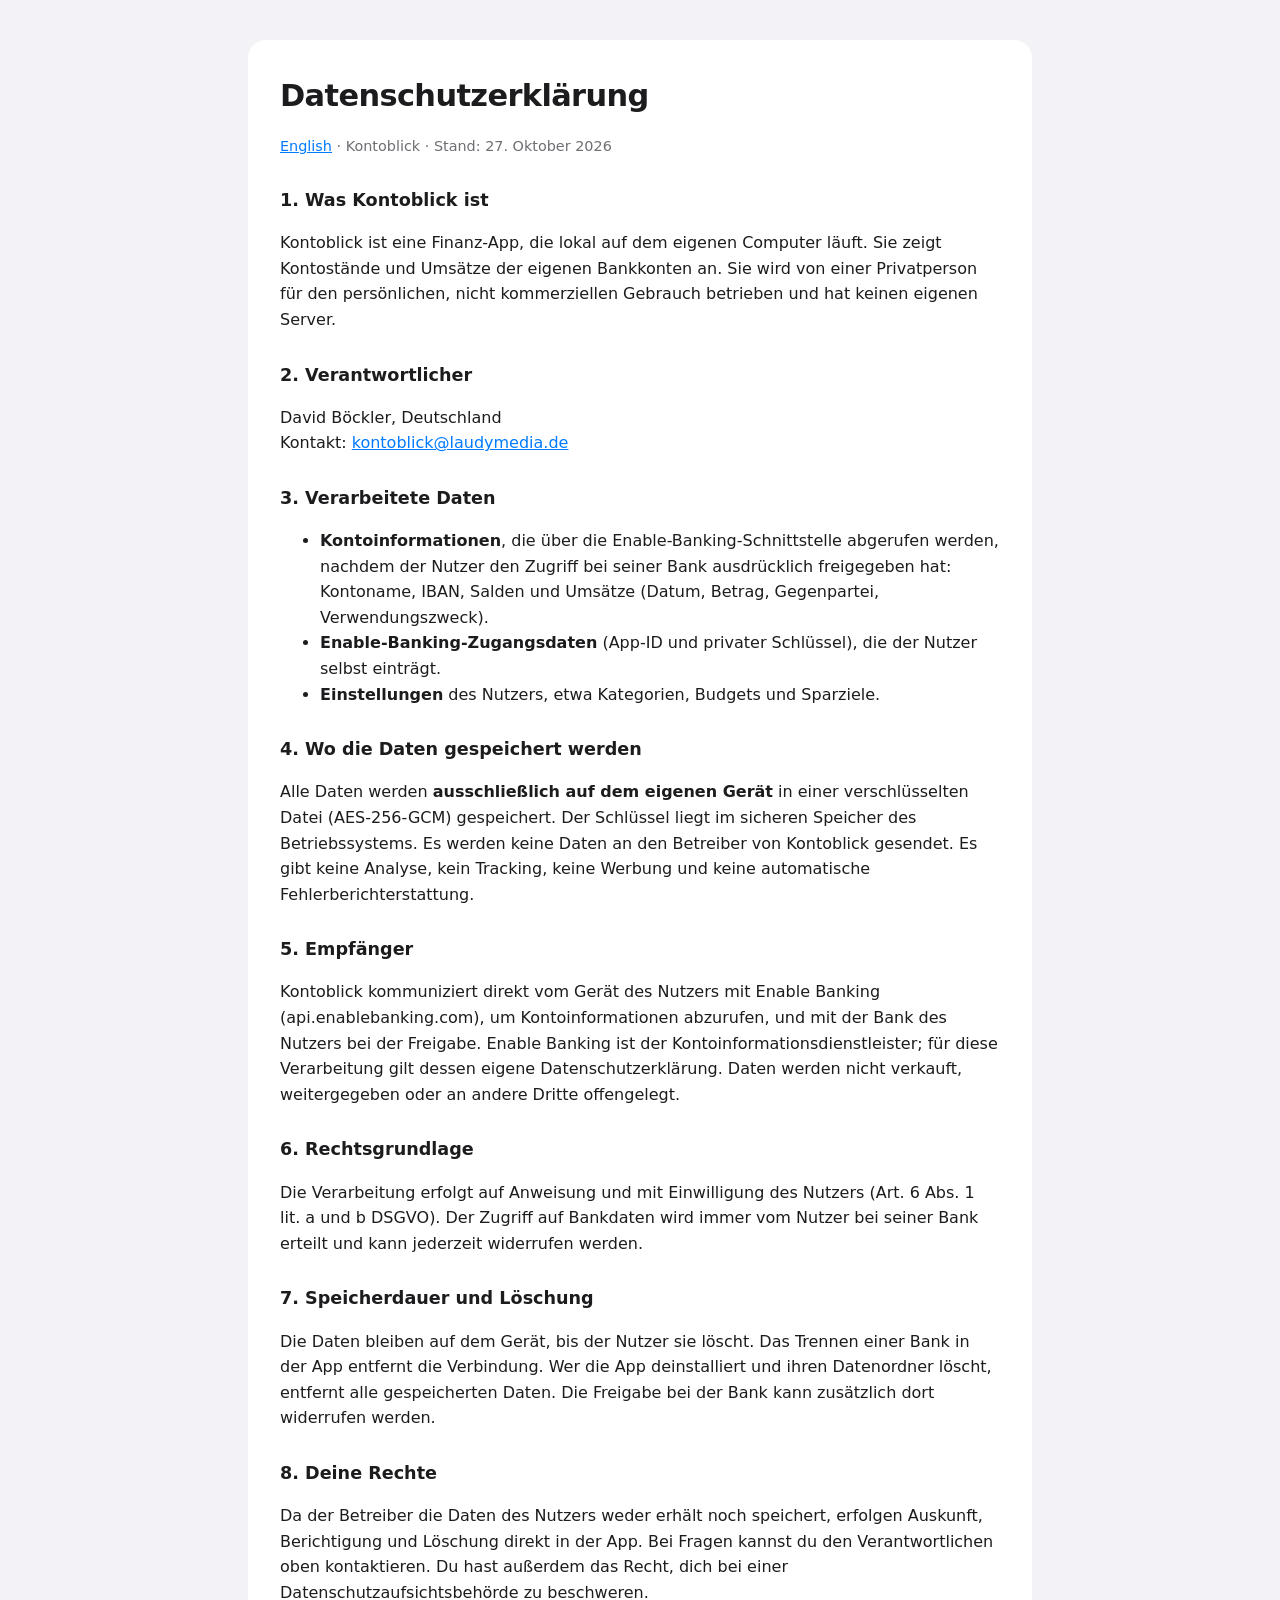
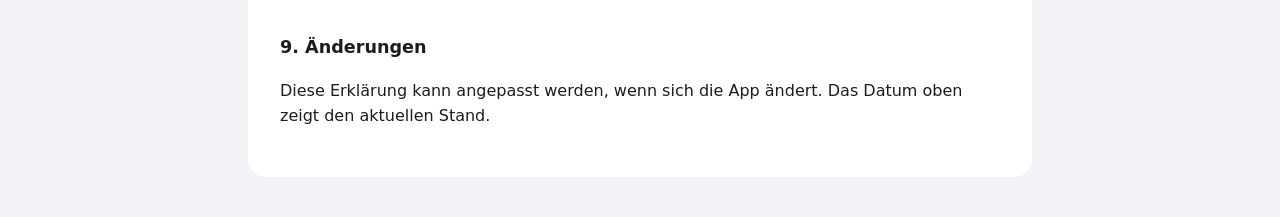
==== datenschutz.html @ 0c58a55e "Privacy policy and terms of use" ====
<!doctype html>
<html lang="de"><head><meta charset="utf-8"><meta name="viewport" content="width=device-width,initial-scale=1">
<title>Kontoblick – Datenschutzerklärung</title><link rel="stylesheet" href="style.css"></head>
<body><main>
<h1>Datenschutzerklärung</h1>
<p class="meta"><a href="privacy.html">English</a> · Kontoblick · Stand: 27. Oktober 2026</p>

<h2>1. Was Kontoblick ist</h2>
<p>Kontoblick ist eine Finanz-App, die lokal auf dem eigenen Computer läuft. Sie zeigt Kontostände und Umsätze der eigenen Bankkonten an. Sie wird von einer Privatperson für den persönlichen, nicht kommerziellen Gebrauch betrieben und hat keinen eigenen Server.</p>

<h2>2. Verantwortlicher</h2>
<p>David Böckler, Deutschland<br>Kontakt: <a href="mailto:kontoblick@laudymedia.de">kontoblick@laudymedia.de</a></p>

<h2>3. Verarbeitete Daten</h2>
<ul>
<li><strong>Kontoinformationen</strong>, die über die Enable-Banking-Schnittstelle abgerufen werden, nachdem der Nutzer den Zugriff bei seiner Bank ausdrücklich freigegeben hat: Kontoname, IBAN, Salden und Umsätze (Datum, Betrag, Gegenpartei, Verwendungszweck).</li>
<li><strong>Enable-Banking-Zugangsdaten</strong> (App-ID und privater Schlüssel), die der Nutzer selbst einträgt.</li>
<li><strong>Einstellungen</strong> des Nutzers, etwa Kategorien, Budgets und Sparziele.</li>
</ul>

<h2>4. Wo die Daten gespeichert werden</h2>
<p>Alle Daten werden <strong>ausschließlich auf dem eigenen Gerät</strong> in einer verschlüsselten Datei (AES-256-GCM) gespeichert. Der Schlüssel liegt im sicheren Speicher des Betriebssystems. Es werden keine Daten an den Betreiber von Kontoblick gesendet. Es gibt keine Analyse, kein Tracking, keine Werbung und keine automatische Fehlerberichterstattung.</p>

<h2>5. Empfänger</h2>
<p>Kontoblick kommuniziert direkt vom Gerät des Nutzers mit Enable Banking (api.enablebanking.com), um Kontoinformationen abzurufen, und mit der Bank des Nutzers bei der Freigabe. Enable Banking ist der Kontoinformationsdienstleister; für diese Verarbeitung gilt dessen eigene Datenschutzerklärung. Daten werden nicht verkauft, weitergegeben oder an andere Dritte offengelegt.</p>

<h2>6. Rechtsgrundlage</h2>
<p>Die Verarbeitung erfolgt auf Anweisung und mit Einwilligung des Nutzers (Art. 6 Abs. 1 lit. a und b DSGVO). Der Zugriff auf Bankdaten wird immer vom Nutzer bei seiner Bank erteilt und kann jederzeit widerrufen werden.</p>

<h2>7. Speicherdauer und Löschung</h2>
<p>Die Daten bleiben auf dem Gerät, bis der Nutzer sie löscht. Das Trennen einer Bank in der App entfernt die Verbindung. Wer die App deinstalliert und ihren Datenordner löscht, entfernt alle gespeicherten Daten. Die Freigabe bei der Bank kann zusätzlich dort widerrufen werden.</p>

<h2>8. Deine Rechte</h2>
<p>Da der Betreiber die Daten des Nutzers weder erhält noch speichert, erfolgen Auskunft, Berichtigung und Löschung direkt in der App. Bei Fragen kannst du den Verantwortlichen oben kontaktieren. Du hast außerdem das Recht, dich bei einer Datenschutzaufsichtsbehörde zu beschweren.</p>

<h2>9. Änderungen</h2>
<p>Diese Erklärung kann angepasst werden, wenn sich die App ändert. Das Datum oben zeigt den aktuellen Stand.</p>
</main></body></html>
---- style.css ----
:root{color-scheme:light dark;--bg:#f2f2f7;--card:#fff;--text:#1c1c1e;--muted:#6e6e73;--blue:#007aff}
@media (prefers-color-scheme:dark){:root{--bg:#000;--card:#1c1c1e;--text:#f5f5f7;--muted:#98989d;--blue:#0a84ff}}
body{margin:0;background:var(--bg);color:var(--text);font:16px/1.6 -apple-system,"Segoe UI",system-ui,sans-serif}
main{max-width:720px;margin:40px auto;padding:32px;background:var(--card);border-radius:18px}
@media(max-width:760px){main{margin:0;border-radius:0;padding:24px 20px}}
h1{font-size:1.9rem;letter-spacing:-.02em;margin:0 0 4px}h2{font-size:1.1rem;margin:28px 0 6px}
p,li{color:var(--text)}.meta{color:var(--muted);font-size:.9rem}a{color:var(--blue)}
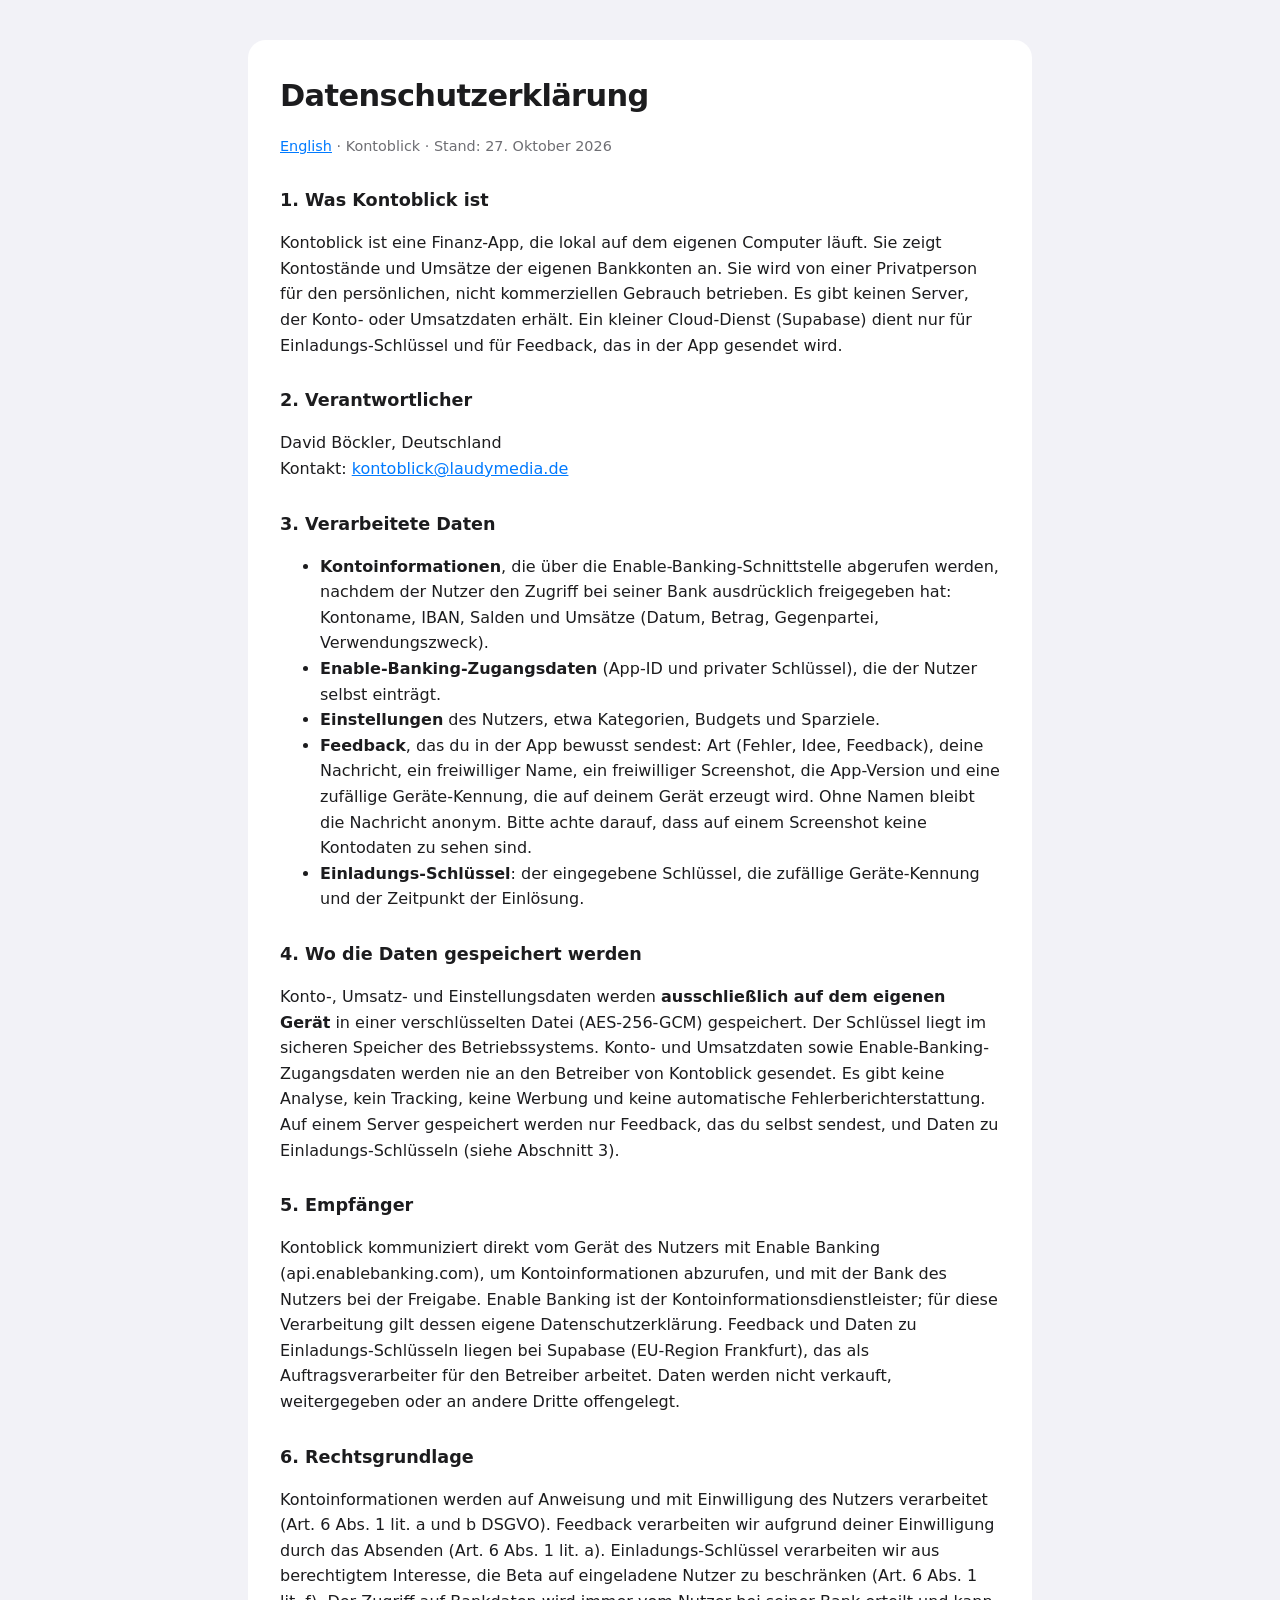
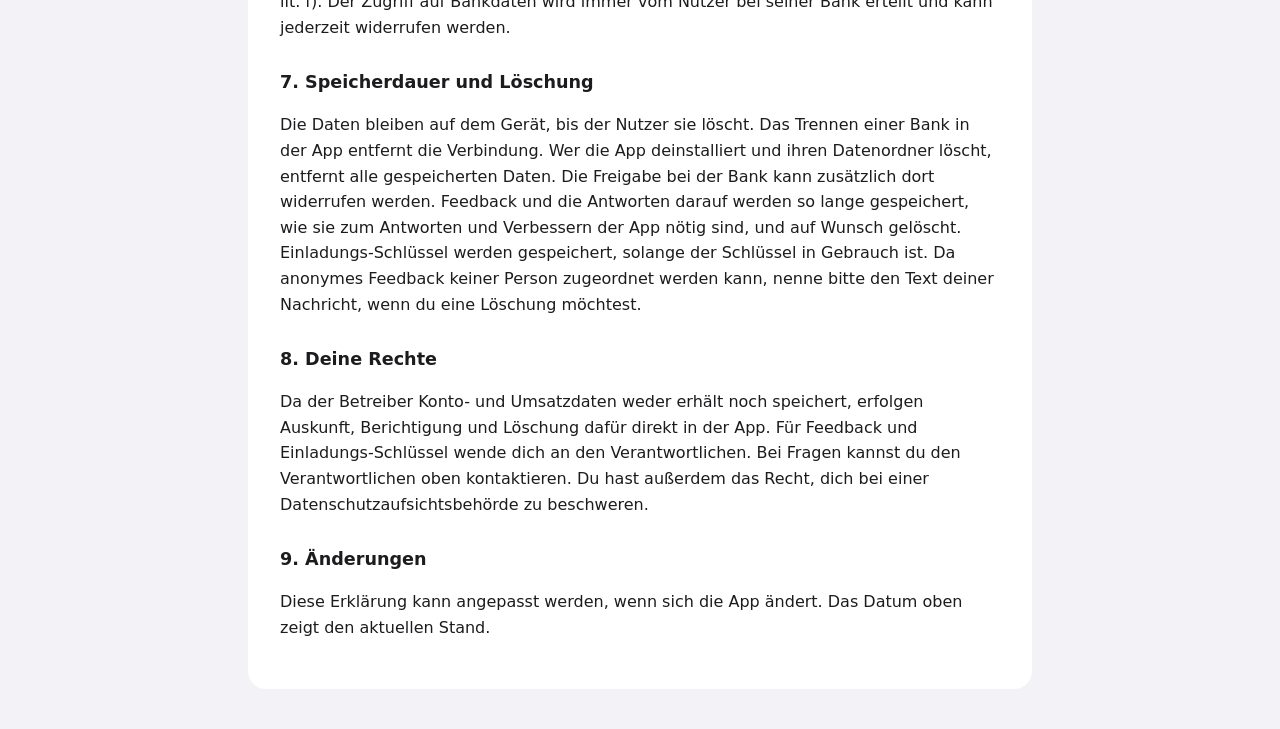
==== commit 1010c7a3: "Website, privacy updates, keepalive workflow, custom domain" ====
--- a/datenschutz.html
+++ b/datenschutz.html
@@ -6,7 +6,7 @@
 <p class="meta"><a href="privacy.html">English</a> · Kontoblick · Stand: 27. Oktober 2026</p>
 
 <h2>1. Was Kontoblick ist</h2>
-<p>Kontoblick ist eine Finanz-App, die lokal auf dem eigenen Computer läuft. Sie zeigt Kontostände und Umsätze der eigenen Bankkonten an. Sie wird von einer Privatperson für den persönlichen, nicht kommerziellen Gebrauch betrieben und hat keinen eigenen Server.</p>
+<p>Kontoblick ist eine Finanz-App, die lokal auf dem eigenen Computer läuft. Sie zeigt Kontostände und Umsätze der eigenen Bankkonten an. Sie wird von einer Privatperson für den persönlichen, nicht kommerziellen Gebrauch betrieben. Es gibt keinen Server, der Konto- oder Umsatzdaten erhält. Ein kleiner Cloud-Dienst (Supabase) dient nur für Einladungs-Schlüssel und für Feedback, das in der App gesendet wird.</p>
 
 <h2>2. Verantwortlicher</h2>
 <p>David Böckler, Deutschland<br>Kontakt: <a href="mailto:kontoblick@laudymedia.de">kontoblick@laudymedia.de</a></p>
@@ -16,22 +16,24 @@
 <li><strong>Kontoinformationen</strong>, die über die Enable-Banking-Schnittstelle abgerufen werden, nachdem der Nutzer den Zugriff bei seiner Bank ausdrücklich freigegeben hat: Kontoname, IBAN, Salden und Umsätze (Datum, Betrag, Gegenpartei, Verwendungszweck).</li>
 <li><strong>Enable-Banking-Zugangsdaten</strong> (App-ID und privater Schlüssel), die der Nutzer selbst einträgt.</li>
 <li><strong>Einstellungen</strong> des Nutzers, etwa Kategorien, Budgets und Sparziele.</li>
+<li><strong>Feedback</strong>, das du in der App bewusst sendest: Art (Fehler, Idee, Feedback), deine Nachricht, ein freiwilliger Name, ein freiwilliger Screenshot, die App-Version und eine zufällige Geräte-Kennung, die auf deinem Gerät erzeugt wird. Ohne Namen bleibt die Nachricht anonym. Bitte achte darauf, dass auf einem Screenshot keine Kontodaten zu sehen sind.</li>
+<li><strong>Einladungs-Schlüssel</strong>: der eingegebene Schlüssel, die zufällige Geräte-Kennung und der Zeitpunkt der Einlösung.</li>
 </ul>
 
 <h2>4. Wo die Daten gespeichert werden</h2>
-<p>Alle Daten werden <strong>ausschließlich auf dem eigenen Gerät</strong> in einer verschlüsselten Datei (AES-256-GCM) gespeichert. Der Schlüssel liegt im sicheren Speicher des Betriebssystems. Es werden keine Daten an den Betreiber von Kontoblick gesendet. Es gibt keine Analyse, kein Tracking, keine Werbung und keine automatische Fehlerberichterstattung.</p>
+<p>Konto-, Umsatz- und Einstellungsdaten werden <strong>ausschließlich auf dem eigenen Gerät</strong> in einer verschlüsselten Datei (AES-256-GCM) gespeichert. Der Schlüssel liegt im sicheren Speicher des Betriebssystems. Konto- und Umsatzdaten sowie Enable-Banking-Zugangsdaten werden nie an den Betreiber von Kontoblick gesendet. Es gibt keine Analyse, kein Tracking, keine Werbung und keine automatische Fehlerberichterstattung. Auf einem Server gespeichert werden nur Feedback, das du selbst sendest, und Daten zu Einladungs-Schlüsseln (siehe Abschnitt 3).</p>
 
 <h2>5. Empfänger</h2>
-<p>Kontoblick kommuniziert direkt vom Gerät des Nutzers mit Enable Banking (api.enablebanking.com), um Kontoinformationen abzurufen, und mit der Bank des Nutzers bei der Freigabe. Enable Banking ist der Kontoinformationsdienstleister; für diese Verarbeitung gilt dessen eigene Datenschutzerklärung. Daten werden nicht verkauft, weitergegeben oder an andere Dritte offengelegt.</p>
+<p>Kontoblick kommuniziert direkt vom Gerät des Nutzers mit Enable Banking (api.enablebanking.com), um Kontoinformationen abzurufen, und mit der Bank des Nutzers bei der Freigabe. Enable Banking ist der Kontoinformationsdienstleister; für diese Verarbeitung gilt dessen eigene Datenschutzerklärung. Feedback und Daten zu Einladungs-Schlüsseln liegen bei Supabase (EU-Region Frankfurt), das als Auftragsverarbeiter für den Betreiber arbeitet. Daten werden nicht verkauft, weitergegeben oder an andere Dritte offengelegt.</p>
 
 <h2>6. Rechtsgrundlage</h2>
-<p>Die Verarbeitung erfolgt auf Anweisung und mit Einwilligung des Nutzers (Art. 6 Abs. 1 lit. a und b DSGVO). Der Zugriff auf Bankdaten wird immer vom Nutzer bei seiner Bank erteilt und kann jederzeit widerrufen werden.</p>
+<p>Kontoinformationen werden auf Anweisung und mit Einwilligung des Nutzers verarbeitet (Art. 6 Abs. 1 lit. a und b DSGVO). Feedback verarbeiten wir aufgrund deiner Einwilligung durch das Absenden (Art. 6 Abs. 1 lit. a). Einladungs-Schlüssel verarbeiten wir aus berechtigtem Interesse, die Beta auf eingeladene Nutzer zu beschränken (Art. 6 Abs. 1 lit. f). Der Zugriff auf Bankdaten wird immer vom Nutzer bei seiner Bank erteilt und kann jederzeit widerrufen werden.</p>
 
 <h2>7. Speicherdauer und Löschung</h2>
-<p>Die Daten bleiben auf dem Gerät, bis der Nutzer sie löscht. Das Trennen einer Bank in der App entfernt die Verbindung. Wer die App deinstalliert und ihren Datenordner löscht, entfernt alle gespeicherten Daten. Die Freigabe bei der Bank kann zusätzlich dort widerrufen werden.</p>
+<p>Die Daten bleiben auf dem Gerät, bis der Nutzer sie löscht. Das Trennen einer Bank in der App entfernt die Verbindung. Wer die App deinstalliert und ihren Datenordner löscht, entfernt alle gespeicherten Daten. Die Freigabe bei der Bank kann zusätzlich dort widerrufen werden. Feedback und die Antworten darauf werden so lange gespeichert, wie sie zum Antworten und Verbessern der App nötig sind, und auf Wunsch gelöscht. Einladungs-Schlüssel werden gespeichert, solange der Schlüssel in Gebrauch ist. Da anonymes Feedback keiner Person zugeordnet werden kann, nenne bitte den Text deiner Nachricht, wenn du eine Löschung möchtest.</p>
 
 <h2>8. Deine Rechte</h2>
-<p>Da der Betreiber die Daten des Nutzers weder erhält noch speichert, erfolgen Auskunft, Berichtigung und Löschung direkt in der App. Bei Fragen kannst du den Verantwortlichen oben kontaktieren. Du hast außerdem das Recht, dich bei einer Datenschutzaufsichtsbehörde zu beschweren.</p>
+<p>Da der Betreiber Konto- und Umsatzdaten weder erhält noch speichert, erfolgen Auskunft, Berichtigung und Löschung dafür direkt in der App. Für Feedback und Einladungs-Schlüssel wende dich an den Verantwortlichen. Bei Fragen kannst du den Verantwortlichen oben kontaktieren. Du hast außerdem das Recht, dich bei einer Datenschutzaufsichtsbehörde zu beschweren.</p>
 
 <h2>9. Änderungen</h2>
 <p>Diese Erklärung kann angepasst werden, wenn sich die App ändert. Das Datum oben zeigt den aktuellen Stand.</p>
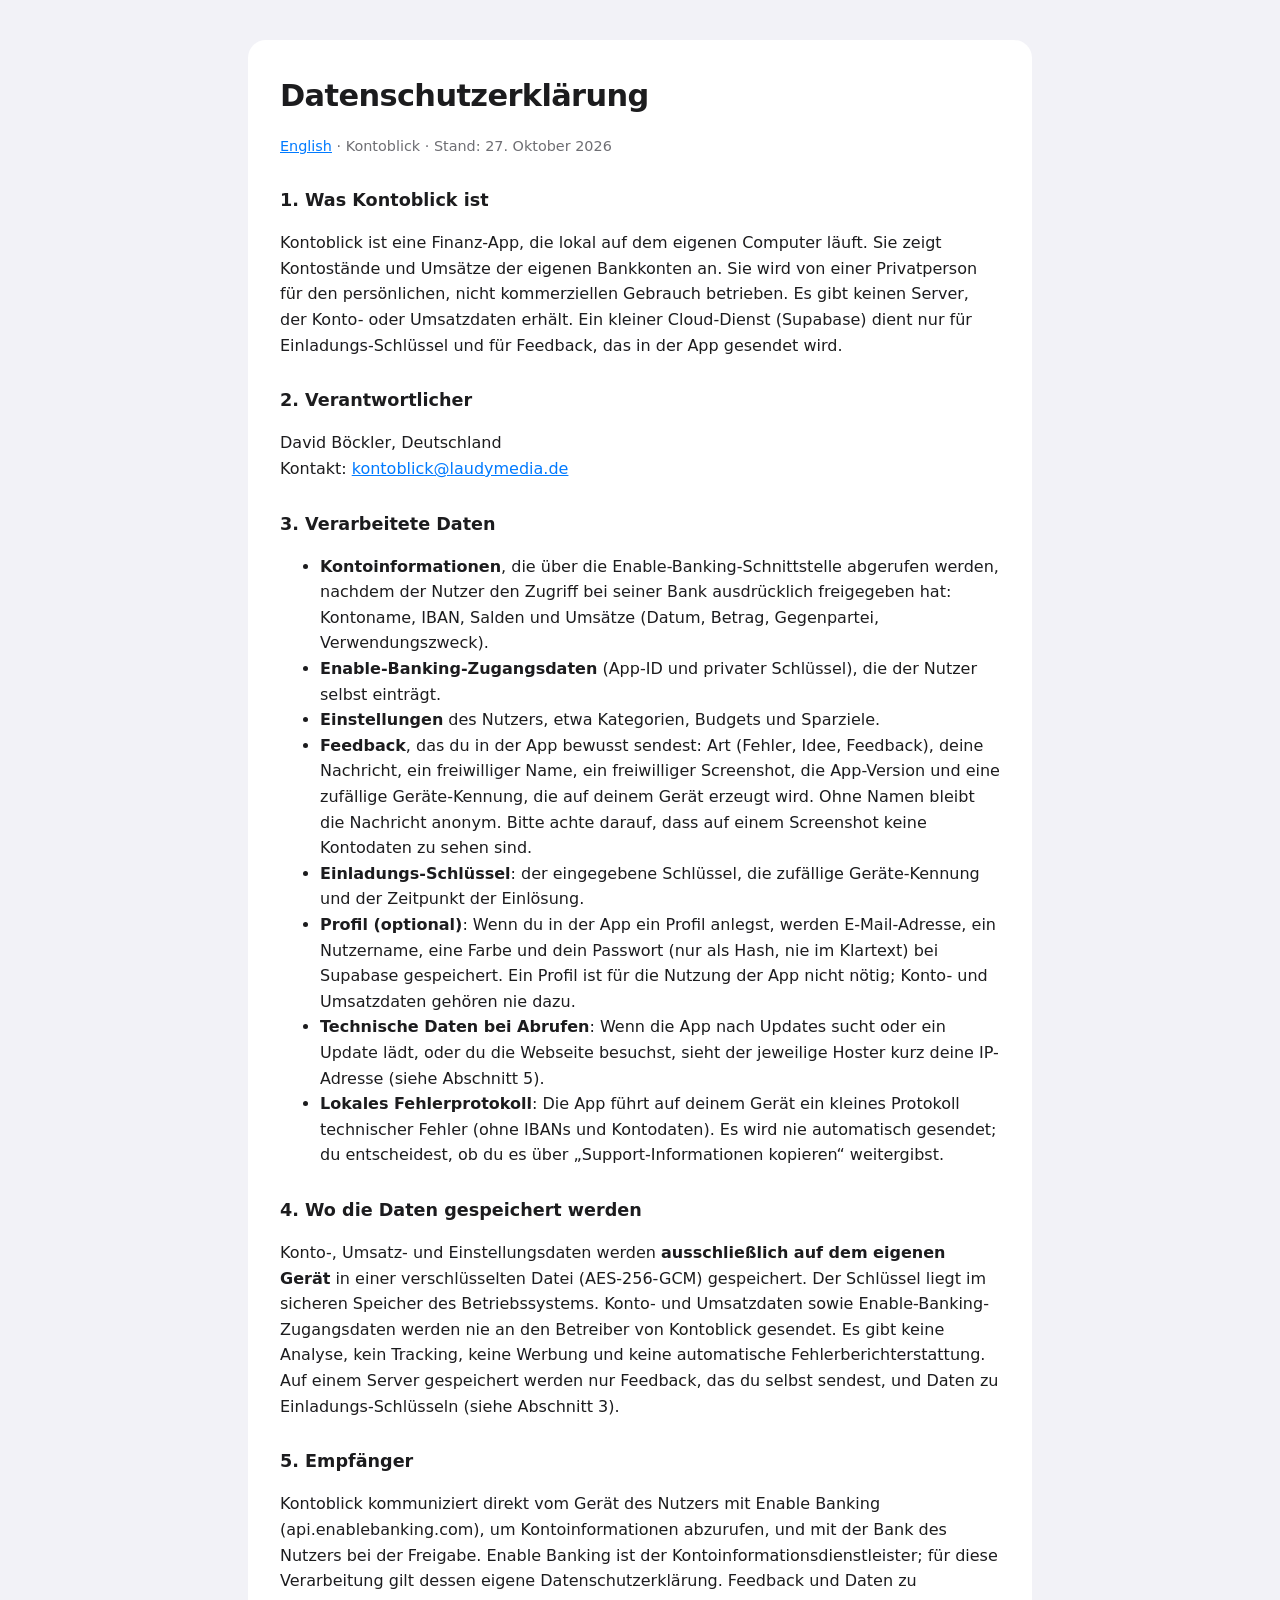
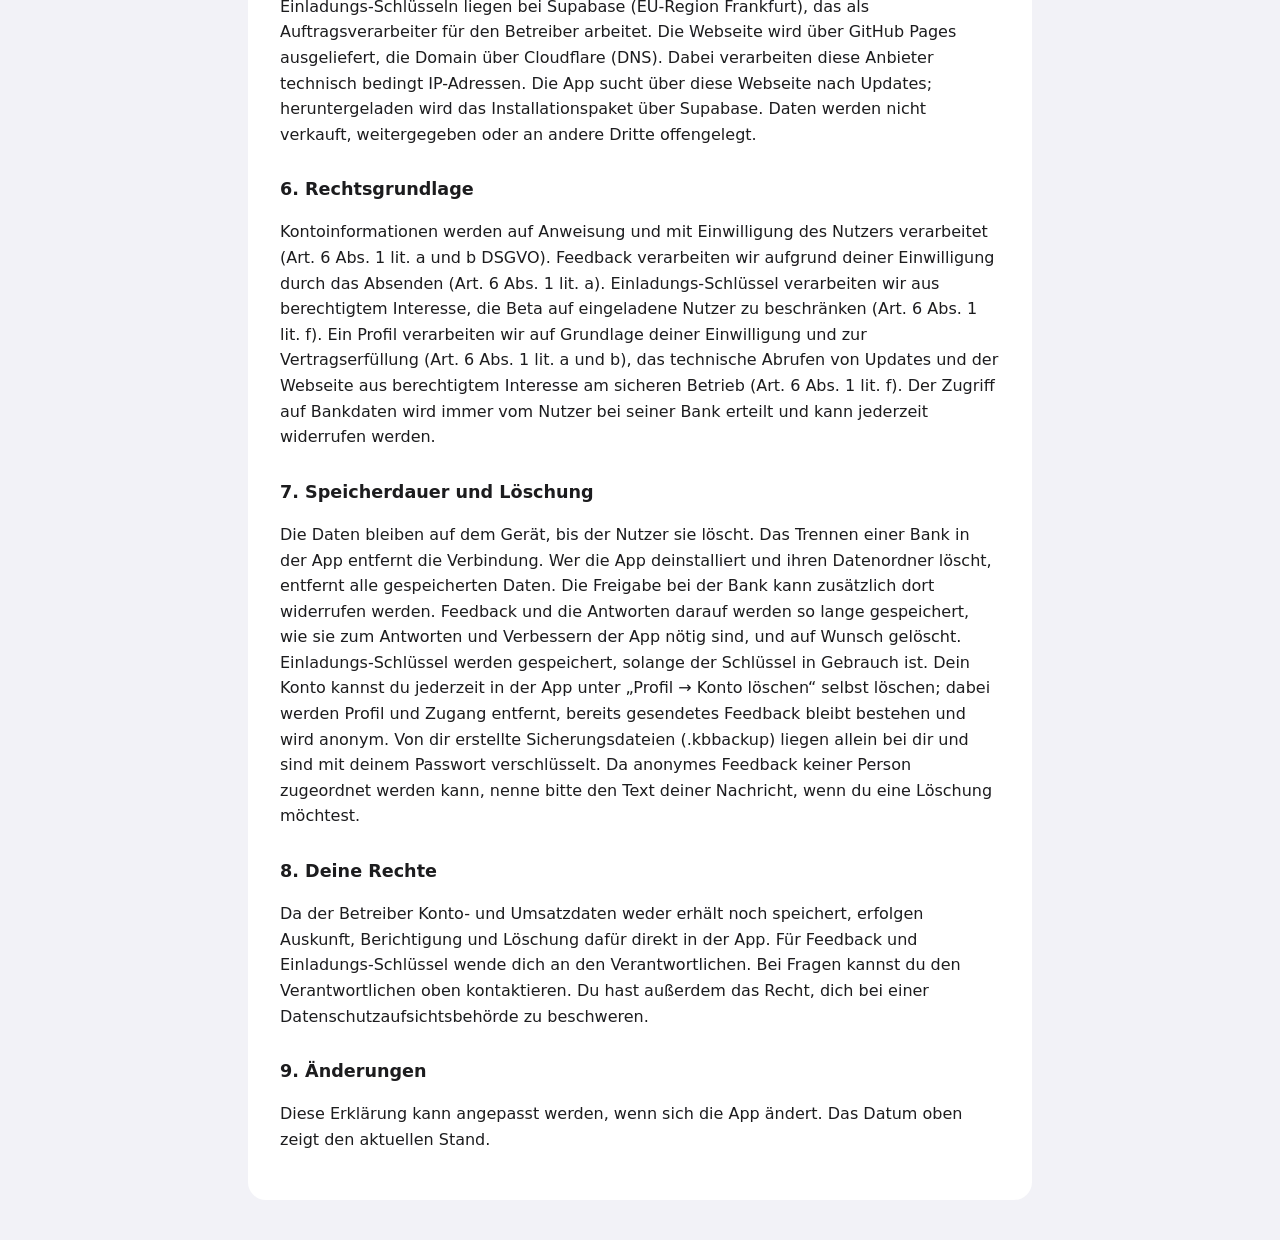
==== commit b51e8c3a: "Datenschutz und Nutzungsbedingungen aktualisiert (Profil, Updates, Fehlerprotokoll, Backup) Co-Autho" ====
--- a/datenschutz.html
+++ b/datenschutz.html
@@ -18,19 +18,22 @@
 <li><strong>Einstellungen</strong> des Nutzers, etwa Kategorien, Budgets und Sparziele.</li>
 <li><strong>Feedback</strong>, das du in der App bewusst sendest: Art (Fehler, Idee, Feedback), deine Nachricht, ein freiwilliger Name, ein freiwilliger Screenshot, die App-Version und eine zufällige Geräte-Kennung, die auf deinem Gerät erzeugt wird. Ohne Namen bleibt die Nachricht anonym. Bitte achte darauf, dass auf einem Screenshot keine Kontodaten zu sehen sind.</li>
 <li><strong>Einladungs-Schlüssel</strong>: der eingegebene Schlüssel, die zufällige Geräte-Kennung und der Zeitpunkt der Einlösung.</li>
+<li><strong>Profil (optional)</strong>: Wenn du in der App ein Profil anlegst, werden E-Mail-Adresse, ein Nutzername, eine Farbe und dein Passwort (nur als Hash, nie im Klartext) bei Supabase gespeichert. Ein Profil ist für die Nutzung der App nicht nötig; Konto- und Umsatzdaten gehören nie dazu.</li>
+<li><strong>Technische Daten bei Abrufen</strong>: Wenn die App nach Updates sucht oder ein Update lädt, oder du die Webseite besuchst, sieht der jeweilige Hoster kurz deine IP-Adresse (siehe Abschnitt 5).</li>
+<li><strong>Lokales Fehlerprotokoll</strong>: Die App führt auf deinem Gerät ein kleines Protokoll technischer Fehler (ohne IBANs und Kontodaten). Es wird nie automatisch gesendet; du entscheidest, ob du es über „Support-Informationen kopieren“ weitergibst.</li>
 </ul>
 
 <h2>4. Wo die Daten gespeichert werden</h2>
 <p>Konto-, Umsatz- und Einstellungsdaten werden <strong>ausschließlich auf dem eigenen Gerät</strong> in einer verschlüsselten Datei (AES-256-GCM) gespeichert. Der Schlüssel liegt im sicheren Speicher des Betriebssystems. Konto- und Umsatzdaten sowie Enable-Banking-Zugangsdaten werden nie an den Betreiber von Kontoblick gesendet. Es gibt keine Analyse, kein Tracking, keine Werbung und keine automatische Fehlerberichterstattung. Auf einem Server gespeichert werden nur Feedback, das du selbst sendest, und Daten zu Einladungs-Schlüsseln (siehe Abschnitt 3).</p>
 
 <h2>5. Empfänger</h2>
-<p>Kontoblick kommuniziert direkt vom Gerät des Nutzers mit Enable Banking (api.enablebanking.com), um Kontoinformationen abzurufen, und mit der Bank des Nutzers bei der Freigabe. Enable Banking ist der Kontoinformationsdienstleister; für diese Verarbeitung gilt dessen eigene Datenschutzerklärung. Feedback und Daten zu Einladungs-Schlüsseln liegen bei Supabase (EU-Region Frankfurt), das als Auftragsverarbeiter für den Betreiber arbeitet. Daten werden nicht verkauft, weitergegeben oder an andere Dritte offengelegt.</p>
+<p>Kontoblick kommuniziert direkt vom Gerät des Nutzers mit Enable Banking (api.enablebanking.com), um Kontoinformationen abzurufen, und mit der Bank des Nutzers bei der Freigabe. Enable Banking ist der Kontoinformationsdienstleister; für diese Verarbeitung gilt dessen eigene Datenschutzerklärung. Feedback und Daten zu Einladungs-Schlüsseln liegen bei Supabase (EU-Region Frankfurt), das als Auftragsverarbeiter für den Betreiber arbeitet. Die Webseite wird über GitHub Pages ausgeliefert, die Domain über Cloudflare (DNS). Dabei verarbeiten diese Anbieter technisch bedingt IP-Adressen. Die App sucht über diese Webseite nach Updates; heruntergeladen wird das Installationspaket über Supabase. Daten werden nicht verkauft, weitergegeben oder an andere Dritte offengelegt.</p>
 
 <h2>6. Rechtsgrundlage</h2>
-<p>Kontoinformationen werden auf Anweisung und mit Einwilligung des Nutzers verarbeitet (Art. 6 Abs. 1 lit. a und b DSGVO). Feedback verarbeiten wir aufgrund deiner Einwilligung durch das Absenden (Art. 6 Abs. 1 lit. a). Einladungs-Schlüssel verarbeiten wir aus berechtigtem Interesse, die Beta auf eingeladene Nutzer zu beschränken (Art. 6 Abs. 1 lit. f). Der Zugriff auf Bankdaten wird immer vom Nutzer bei seiner Bank erteilt und kann jederzeit widerrufen werden.</p>
+<p>Kontoinformationen werden auf Anweisung und mit Einwilligung des Nutzers verarbeitet (Art. 6 Abs. 1 lit. a und b DSGVO). Feedback verarbeiten wir aufgrund deiner Einwilligung durch das Absenden (Art. 6 Abs. 1 lit. a). Einladungs-Schlüssel verarbeiten wir aus berechtigtem Interesse, die Beta auf eingeladene Nutzer zu beschränken (Art. 6 Abs. 1 lit. f). Ein Profil verarbeiten wir auf Grundlage deiner Einwilligung und zur Vertragserfüllung (Art. 6 Abs. 1 lit. a und b), das technische Abrufen von Updates und der Webseite aus berechtigtem Interesse am sicheren Betrieb (Art. 6 Abs. 1 lit. f). Der Zugriff auf Bankdaten wird immer vom Nutzer bei seiner Bank erteilt und kann jederzeit widerrufen werden.</p>
 
 <h2>7. Speicherdauer und Löschung</h2>
-<p>Die Daten bleiben auf dem Gerät, bis der Nutzer sie löscht. Das Trennen einer Bank in der App entfernt die Verbindung. Wer die App deinstalliert und ihren Datenordner löscht, entfernt alle gespeicherten Daten. Die Freigabe bei der Bank kann zusätzlich dort widerrufen werden. Feedback und die Antworten darauf werden so lange gespeichert, wie sie zum Antworten und Verbessern der App nötig sind, und auf Wunsch gelöscht. Einladungs-Schlüssel werden gespeichert, solange der Schlüssel in Gebrauch ist. Da anonymes Feedback keiner Person zugeordnet werden kann, nenne bitte den Text deiner Nachricht, wenn du eine Löschung möchtest.</p>
+<p>Die Daten bleiben auf dem Gerät, bis der Nutzer sie löscht. Das Trennen einer Bank in der App entfernt die Verbindung. Wer die App deinstalliert und ihren Datenordner löscht, entfernt alle gespeicherten Daten. Die Freigabe bei der Bank kann zusätzlich dort widerrufen werden. Feedback und die Antworten darauf werden so lange gespeichert, wie sie zum Antworten und Verbessern der App nötig sind, und auf Wunsch gelöscht. Einladungs-Schlüssel werden gespeichert, solange der Schlüssel in Gebrauch ist. Dein Konto kannst du jederzeit in der App unter „Profil → Konto löschen“ selbst löschen; dabei werden Profil und Zugang entfernt, bereits gesendetes Feedback bleibt bestehen und wird anonym. Von dir erstellte Sicherungsdateien (.kbbackup) liegen allein bei dir und sind mit deinem Passwort verschlüsselt. Da anonymes Feedback keiner Person zugeordnet werden kann, nenne bitte den Text deiner Nachricht, wenn du eine Löschung möchtest.</p>
 
 <h2>8. Deine Rechte</h2>
 <p>Da der Betreiber Konto- und Umsatzdaten weder erhält noch speichert, erfolgen Auskunft, Berichtigung und Löschung dafür direkt in der App. Für Feedback und Einladungs-Schlüssel wende dich an den Verantwortlichen. Bei Fragen kannst du den Verantwortlichen oben kontaktieren. Du hast außerdem das Recht, dich bei einer Datenschutzaufsichtsbehörde zu beschweren.</p>
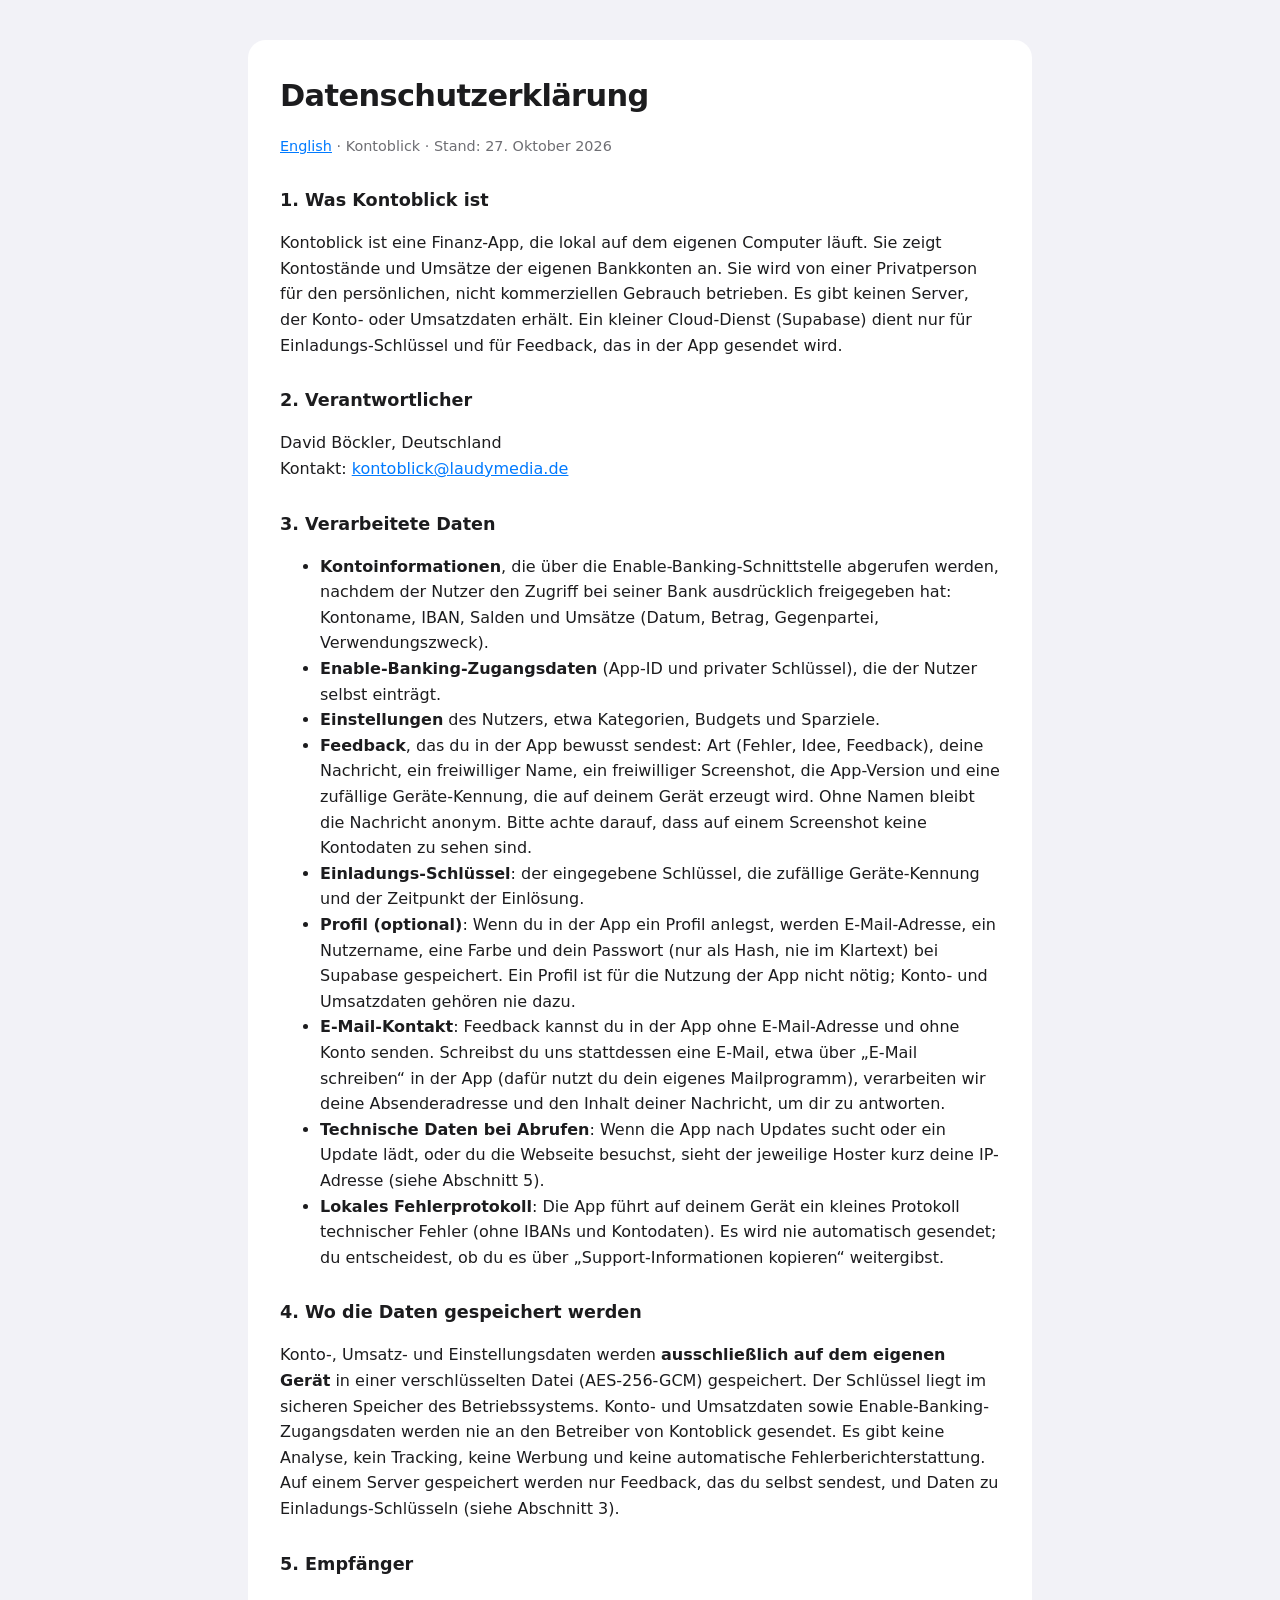
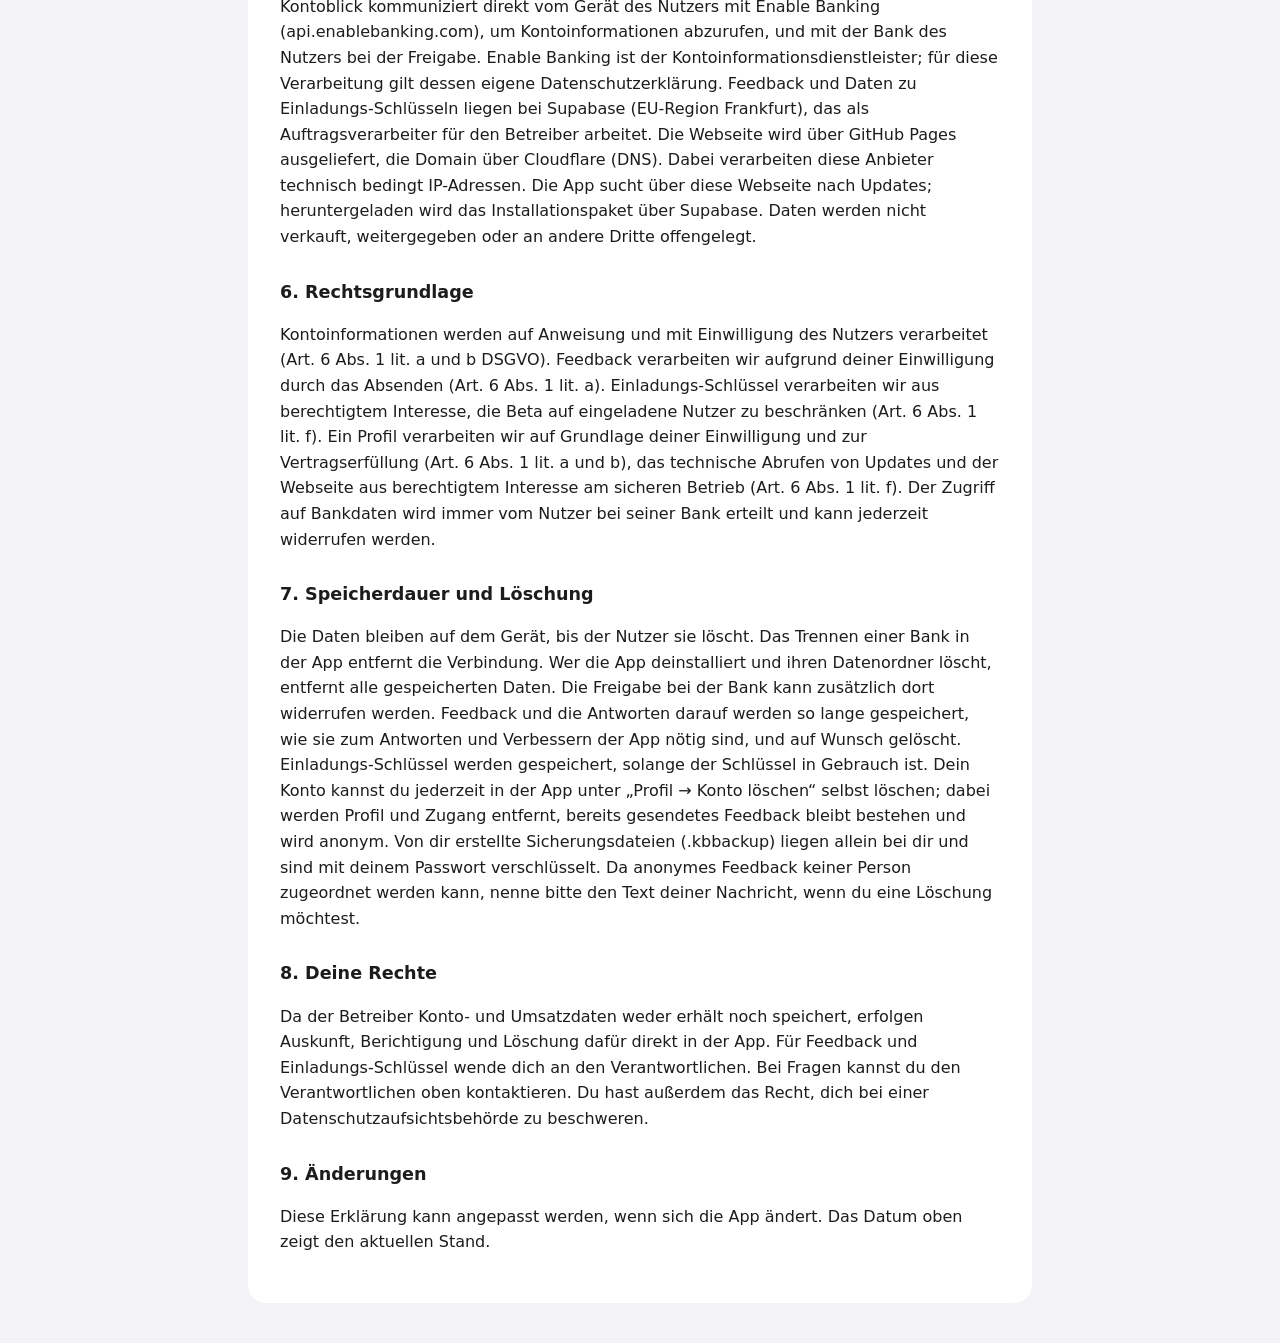
==== commit fdfb8c76: "Datenschutz: E-Mail-Kontakt und Feedback ohne Adresse ergänzt Co-Authored-By: Claude Sonnet 5.5 <nor" ====
--- a/datenschutz.html
+++ b/datenschutz.html
@@ -19,6 +19,7 @@
 <li><strong>Feedback</strong>, das du in der App bewusst sendest: Art (Fehler, Idee, Feedback), deine Nachricht, ein freiwilliger Name, ein freiwilliger Screenshot, die App-Version und eine zufällige Geräte-Kennung, die auf deinem Gerät erzeugt wird. Ohne Namen bleibt die Nachricht anonym. Bitte achte darauf, dass auf einem Screenshot keine Kontodaten zu sehen sind.</li>
 <li><strong>Einladungs-Schlüssel</strong>: der eingegebene Schlüssel, die zufällige Geräte-Kennung und der Zeitpunkt der Einlösung.</li>
 <li><strong>Profil (optional)</strong>: Wenn du in der App ein Profil anlegst, werden E-Mail-Adresse, ein Nutzername, eine Farbe und dein Passwort (nur als Hash, nie im Klartext) bei Supabase gespeichert. Ein Profil ist für die Nutzung der App nicht nötig; Konto- und Umsatzdaten gehören nie dazu.</li>
+<li><strong>E-Mail-Kontakt</strong>: Feedback kannst du in der App ohne E-Mail-Adresse und ohne Konto senden. Schreibst du uns stattdessen eine E-Mail, etwa über „E-Mail schreiben“ in der App (dafür nutzt du dein eigenes Mailprogramm), verarbeiten wir deine Absenderadresse und den Inhalt deiner Nachricht, um dir zu antworten.</li>
 <li><strong>Technische Daten bei Abrufen</strong>: Wenn die App nach Updates sucht oder ein Update lädt, oder du die Webseite besuchst, sieht der jeweilige Hoster kurz deine IP-Adresse (siehe Abschnitt 5).</li>
 <li><strong>Lokales Fehlerprotokoll</strong>: Die App führt auf deinem Gerät ein kleines Protokoll technischer Fehler (ohne IBANs und Kontodaten). Es wird nie automatisch gesendet; du entscheidest, ob du es über „Support-Informationen kopieren“ weitergibst.</li>
 </ul>
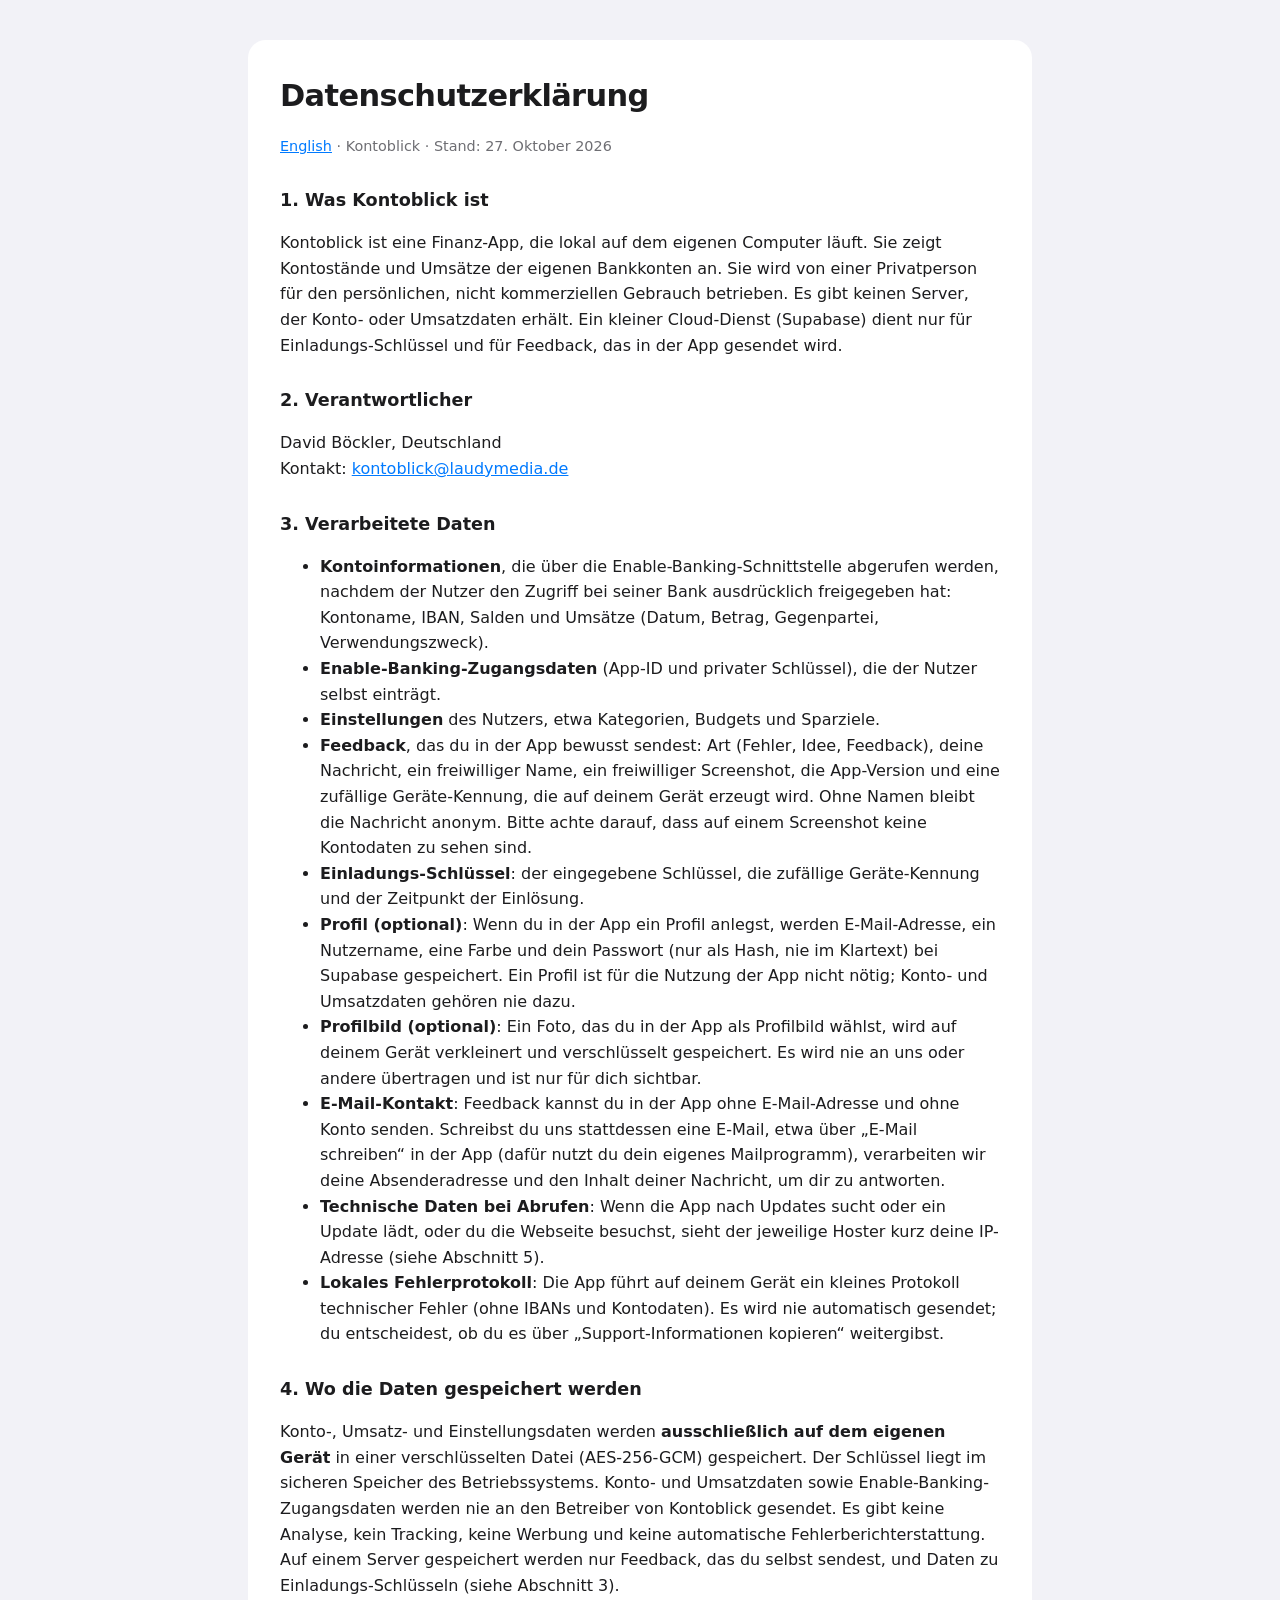
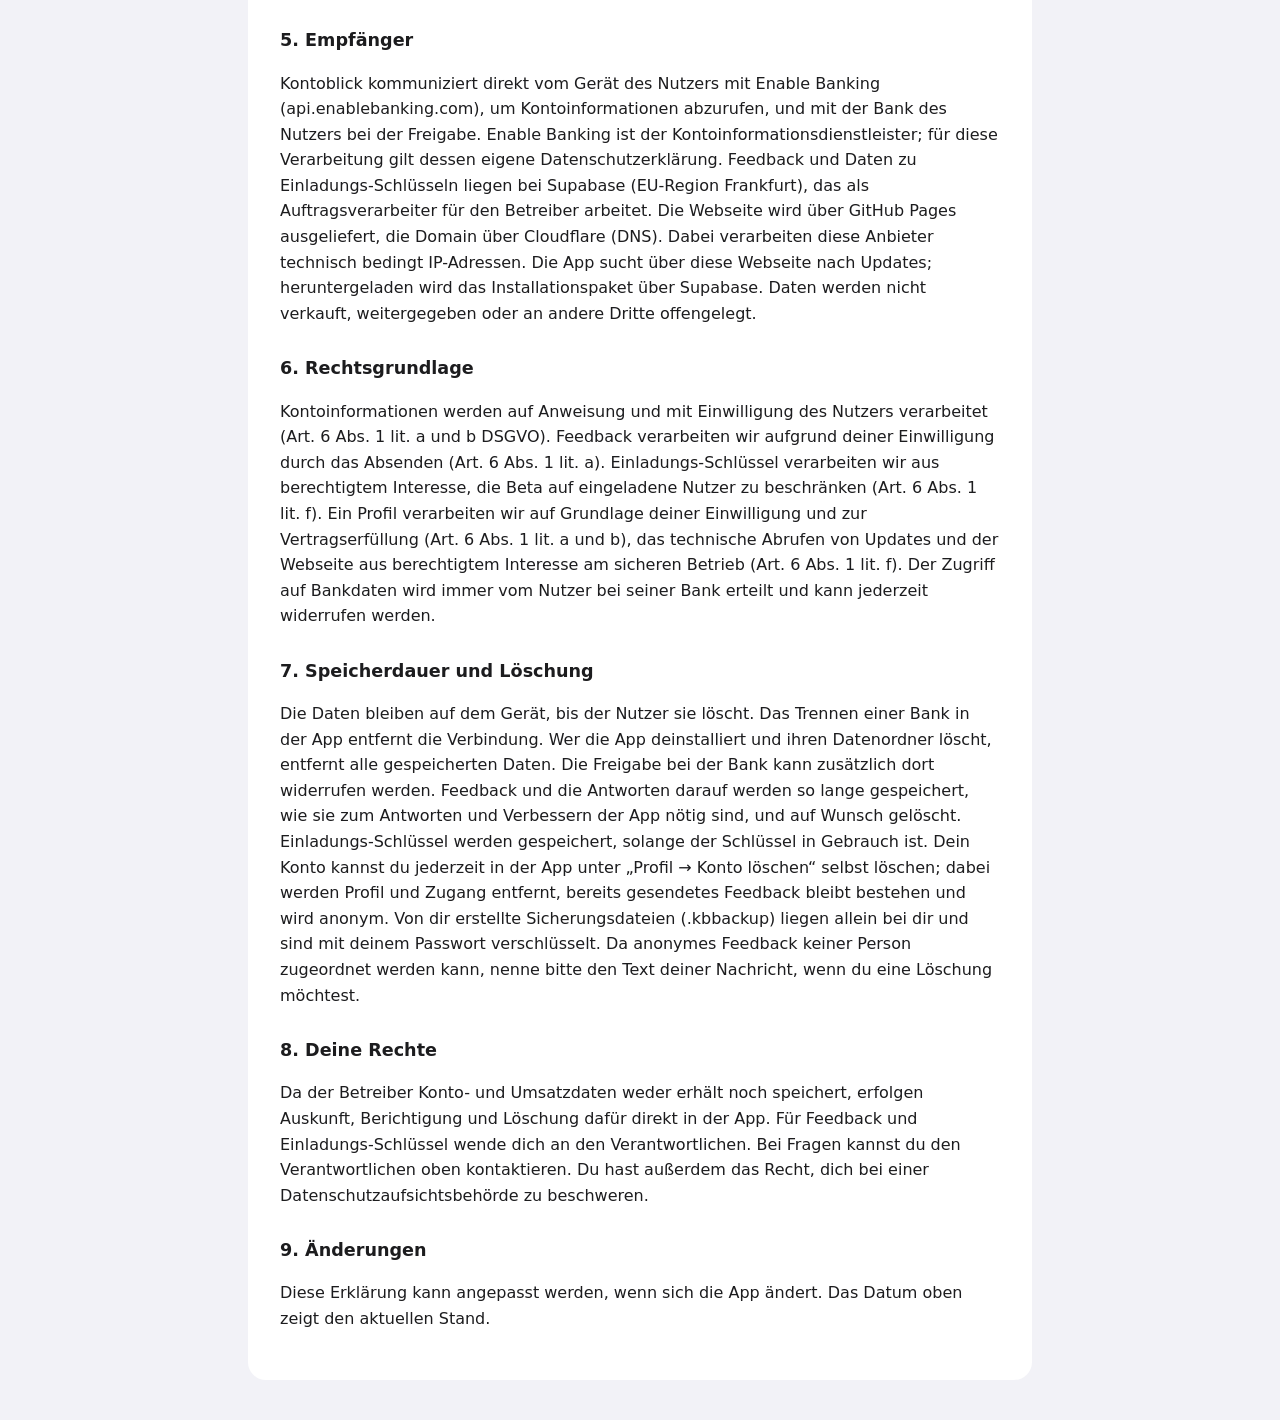
==== commit 6f742931: "Release 5.0.8 (Bargeld, Profilbild, Aktualisieren); neue Website-Bilder; Datenschutz: Profilbild Co-" ====
--- a/datenschutz.html
+++ b/datenschutz.html
@@ -19,6 +19,7 @@
 <li><strong>Feedback</strong>, das du in der App bewusst sendest: Art (Fehler, Idee, Feedback), deine Nachricht, ein freiwilliger Name, ein freiwilliger Screenshot, die App-Version und eine zufällige Geräte-Kennung, die auf deinem Gerät erzeugt wird. Ohne Namen bleibt die Nachricht anonym. Bitte achte darauf, dass auf einem Screenshot keine Kontodaten zu sehen sind.</li>
 <li><strong>Einladungs-Schlüssel</strong>: der eingegebene Schlüssel, die zufällige Geräte-Kennung und der Zeitpunkt der Einlösung.</li>
 <li><strong>Profil (optional)</strong>: Wenn du in der App ein Profil anlegst, werden E-Mail-Adresse, ein Nutzername, eine Farbe und dein Passwort (nur als Hash, nie im Klartext) bei Supabase gespeichert. Ein Profil ist für die Nutzung der App nicht nötig; Konto- und Umsatzdaten gehören nie dazu.</li>
+<li><strong>Profilbild (optional)</strong>: Ein Foto, das du in der App als Profilbild wählst, wird auf deinem Gerät verkleinert und verschlüsselt gespeichert. Es wird nie an uns oder andere übertragen und ist nur für dich sichtbar.</li>
 <li><strong>E-Mail-Kontakt</strong>: Feedback kannst du in der App ohne E-Mail-Adresse und ohne Konto senden. Schreibst du uns stattdessen eine E-Mail, etwa über „E-Mail schreiben“ in der App (dafür nutzt du dein eigenes Mailprogramm), verarbeiten wir deine Absenderadresse und den Inhalt deiner Nachricht, um dir zu antworten.</li>
 <li><strong>Technische Daten bei Abrufen</strong>: Wenn die App nach Updates sucht oder ein Update lädt, oder du die Webseite besuchst, sieht der jeweilige Hoster kurz deine IP-Adresse (siehe Abschnitt 5).</li>
 <li><strong>Lokales Fehlerprotokoll</strong>: Die App führt auf deinem Gerät ein kleines Protokoll technischer Fehler (ohne IBANs und Kontodaten). Es wird nie automatisch gesendet; du entscheidest, ob du es über „Support-Informationen kopieren“ weitergibst.</li>
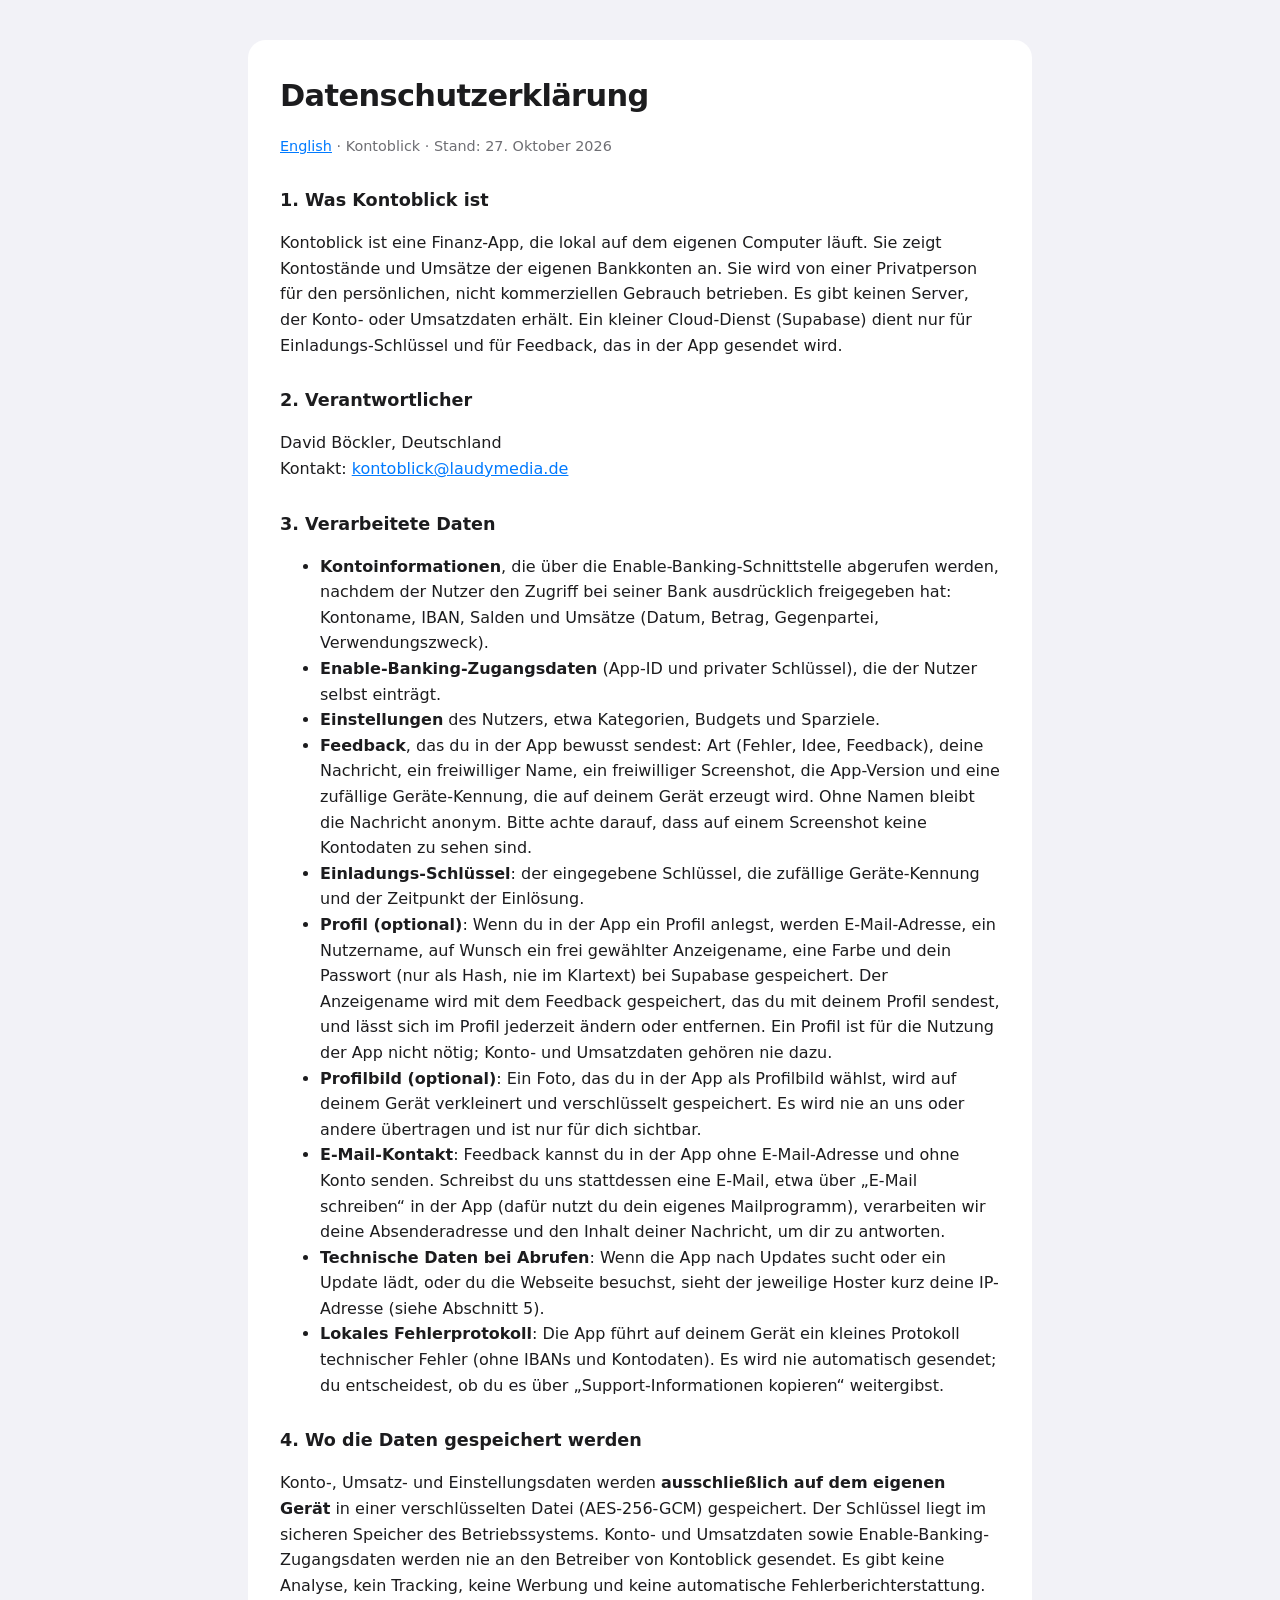
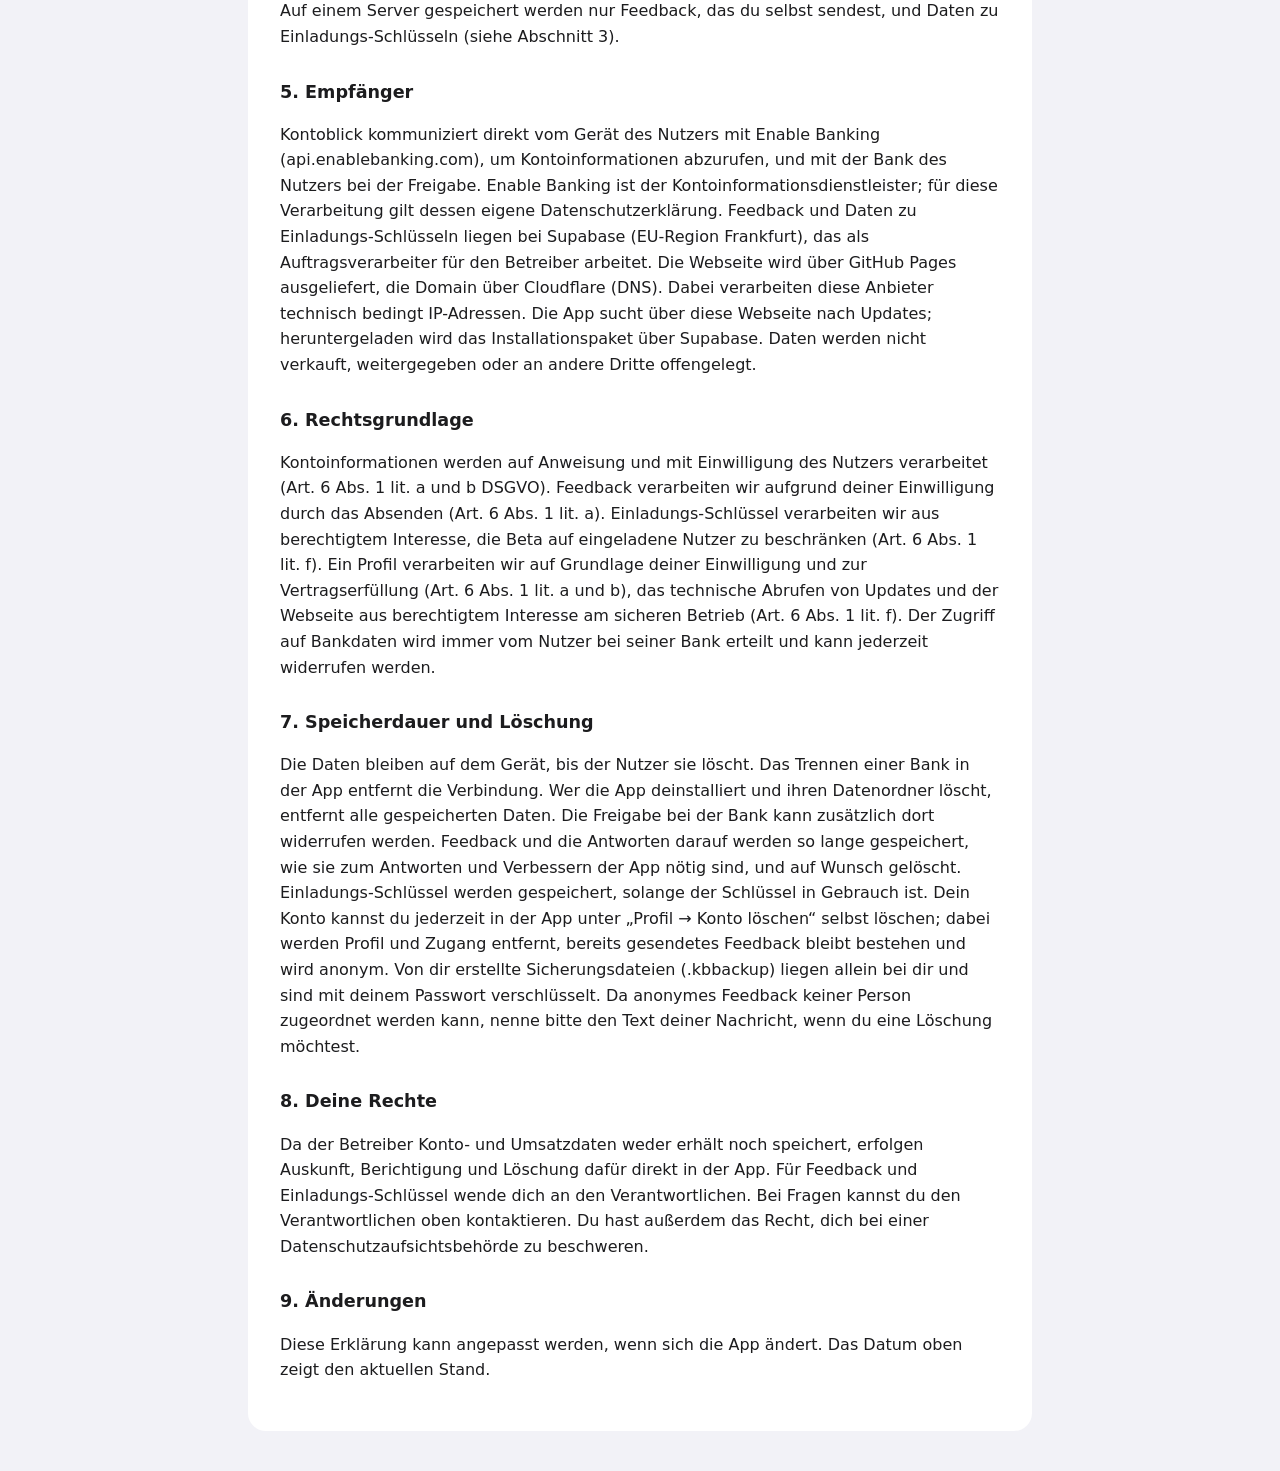
==== commit a2744b1a: "Release 5.0.10 (Anzeigename, Infobereich, Bankfreigabe-Meldung); Datenschutz: Anzeigename" ====
--- a/datenschutz.html
+++ b/datenschutz.html
@@ -18,7 +18,7 @@
 <li><strong>Einstellungen</strong> des Nutzers, etwa Kategorien, Budgets und Sparziele.</li>
 <li><strong>Feedback</strong>, das du in der App bewusst sendest: Art (Fehler, Idee, Feedback), deine Nachricht, ein freiwilliger Name, ein freiwilliger Screenshot, die App-Version und eine zufällige Geräte-Kennung, die auf deinem Gerät erzeugt wird. Ohne Namen bleibt die Nachricht anonym. Bitte achte darauf, dass auf einem Screenshot keine Kontodaten zu sehen sind.</li>
 <li><strong>Einladungs-Schlüssel</strong>: der eingegebene Schlüssel, die zufällige Geräte-Kennung und der Zeitpunkt der Einlösung.</li>
-<li><strong>Profil (optional)</strong>: Wenn du in der App ein Profil anlegst, werden E-Mail-Adresse, ein Nutzername, eine Farbe und dein Passwort (nur als Hash, nie im Klartext) bei Supabase gespeichert. Ein Profil ist für die Nutzung der App nicht nötig; Konto- und Umsatzdaten gehören nie dazu.</li>
+<li><strong>Profil (optional)</strong>: Wenn du in der App ein Profil anlegst, werden E-Mail-Adresse, ein Nutzername, auf Wunsch ein frei gewählter Anzeigename, eine Farbe und dein Passwort (nur als Hash, nie im Klartext) bei Supabase gespeichert. Der Anzeigename wird mit dem Feedback gespeichert, das du mit deinem Profil sendest, und lässt sich im Profil jederzeit ändern oder entfernen. Ein Profil ist für die Nutzung der App nicht nötig; Konto- und Umsatzdaten gehören nie dazu.</li>
 <li><strong>Profilbild (optional)</strong>: Ein Foto, das du in der App als Profilbild wählst, wird auf deinem Gerät verkleinert und verschlüsselt gespeichert. Es wird nie an uns oder andere übertragen und ist nur für dich sichtbar.</li>
 <li><strong>E-Mail-Kontakt</strong>: Feedback kannst du in der App ohne E-Mail-Adresse und ohne Konto senden. Schreibst du uns stattdessen eine E-Mail, etwa über „E-Mail schreiben“ in der App (dafür nutzt du dein eigenes Mailprogramm), verarbeiten wir deine Absenderadresse und den Inhalt deiner Nachricht, um dir zu antworten.</li>
 <li><strong>Technische Daten bei Abrufen</strong>: Wenn die App nach Updates sucht oder ein Update lädt, oder du die Webseite besuchst, sieht der jeweilige Hoster kurz deine IP-Adresse (siehe Abschnitt 5).</li>
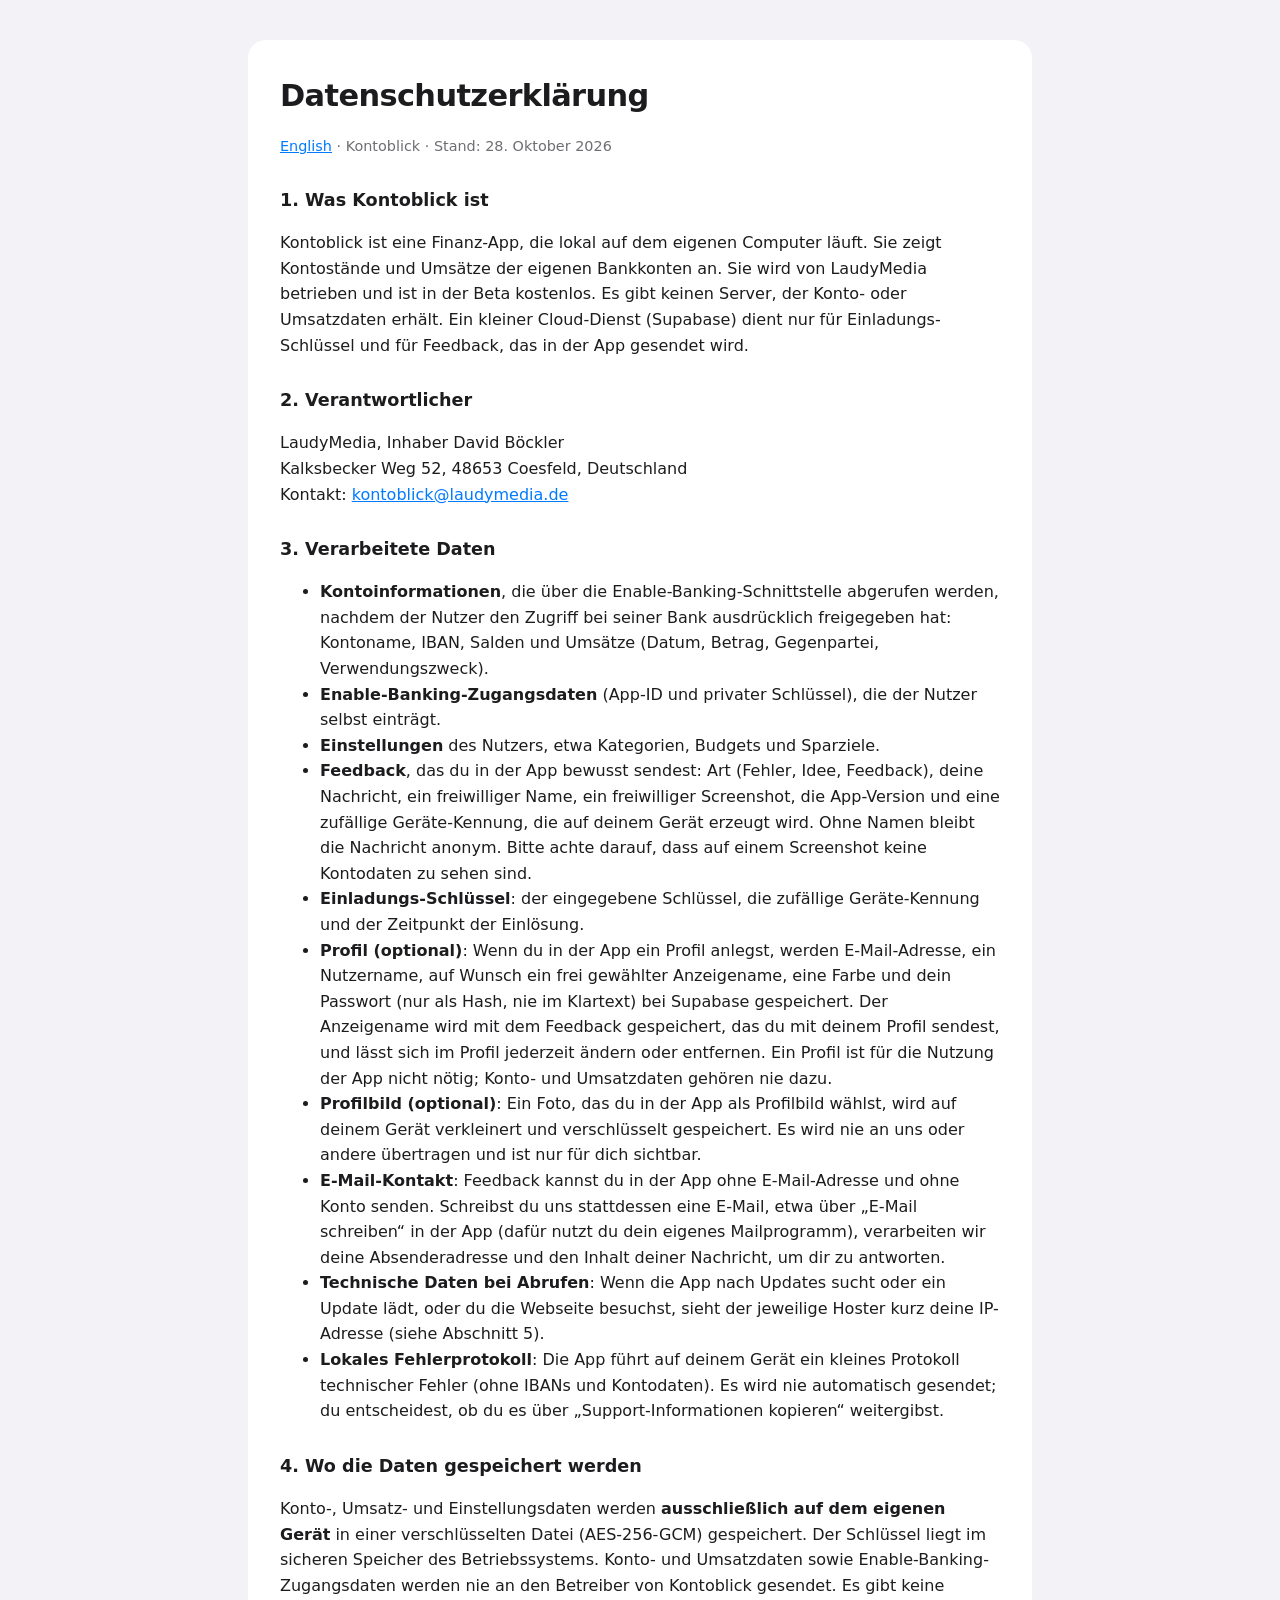
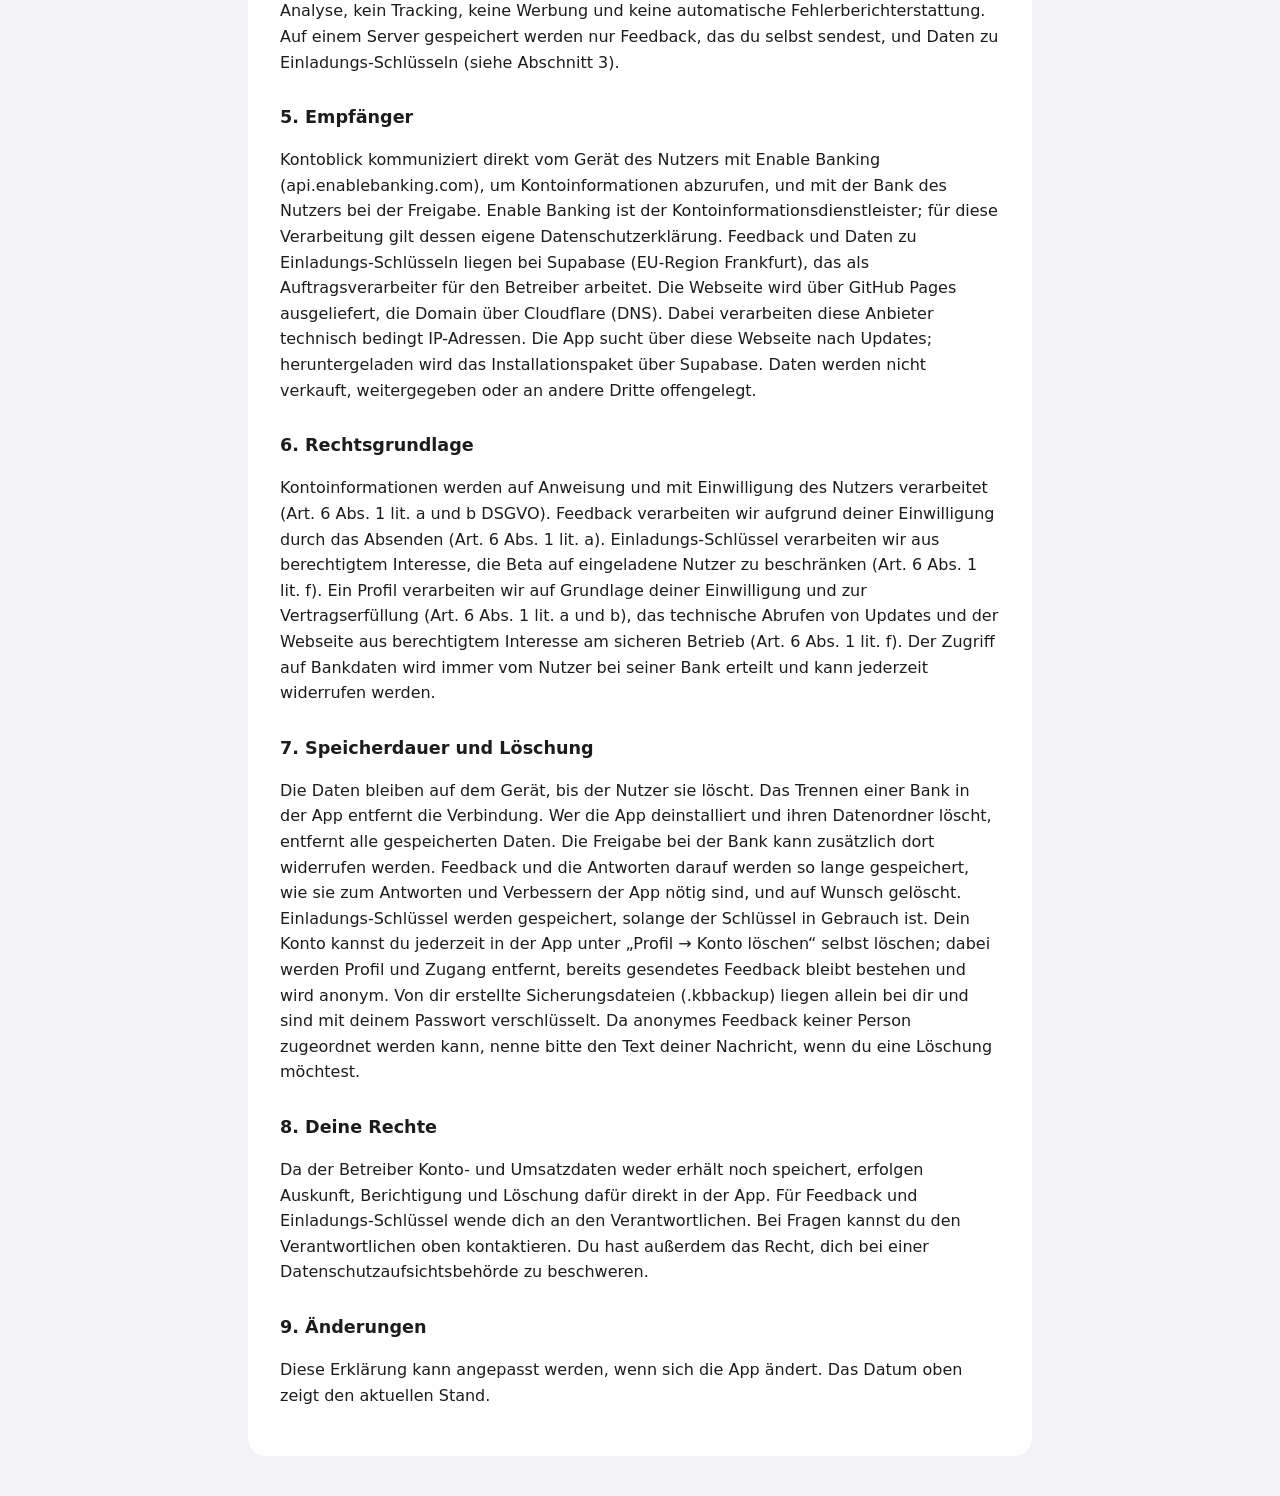
==== commit 5380324f: "Impressum, Betreiber LaudyMedia in Datenschutz und Nutzungsbedingungen Co-Authored-By: Claude Sonnet" ====
--- a/datenschutz.html
+++ b/datenschutz.html
@@ -3,13 +3,13 @@
 <title>Kontoblick – Datenschutzerklärung</title><link rel="stylesheet" href="style.css"></head>
 <body><main>
 <h1>Datenschutzerklärung</h1>
-<p class="meta"><a href="privacy.html">English</a> · Kontoblick · Stand: 27. Oktober 2026</p>
+<p class="meta"><a href="privacy.html">English</a> · Kontoblick · Stand: 28. Oktober 2026</p>
 
 <h2>1. Was Kontoblick ist</h2>
-<p>Kontoblick ist eine Finanz-App, die lokal auf dem eigenen Computer läuft. Sie zeigt Kontostände und Umsätze der eigenen Bankkonten an. Sie wird von einer Privatperson für den persönlichen, nicht kommerziellen Gebrauch betrieben. Es gibt keinen Server, der Konto- oder Umsatzdaten erhält. Ein kleiner Cloud-Dienst (Supabase) dient nur für Einladungs-Schlüssel und für Feedback, das in der App gesendet wird.</p>
+<p>Kontoblick ist eine Finanz-App, die lokal auf dem eigenen Computer läuft. Sie zeigt Kontostände und Umsätze der eigenen Bankkonten an. Sie wird von LaudyMedia betrieben und ist in der Beta kostenlos. Es gibt keinen Server, der Konto- oder Umsatzdaten erhält. Ein kleiner Cloud-Dienst (Supabase) dient nur für Einladungs-Schlüssel und für Feedback, das in der App gesendet wird.</p>
 
 <h2>2. Verantwortlicher</h2>
-<p>David Böckler, Deutschland<br>Kontakt: <a href="mailto:kontoblick@laudymedia.de">kontoblick@laudymedia.de</a></p>
+<p>LaudyMedia, Inhaber David Böckler<br>Kalksbecker Weg 52, 48653 Coesfeld, Deutschland<br>Kontakt: <a href="mailto:kontoblick@laudymedia.de">kontoblick@laudymedia.de</a></p>
 
 <h2>3. Verarbeitete Daten</h2>
 <ul>
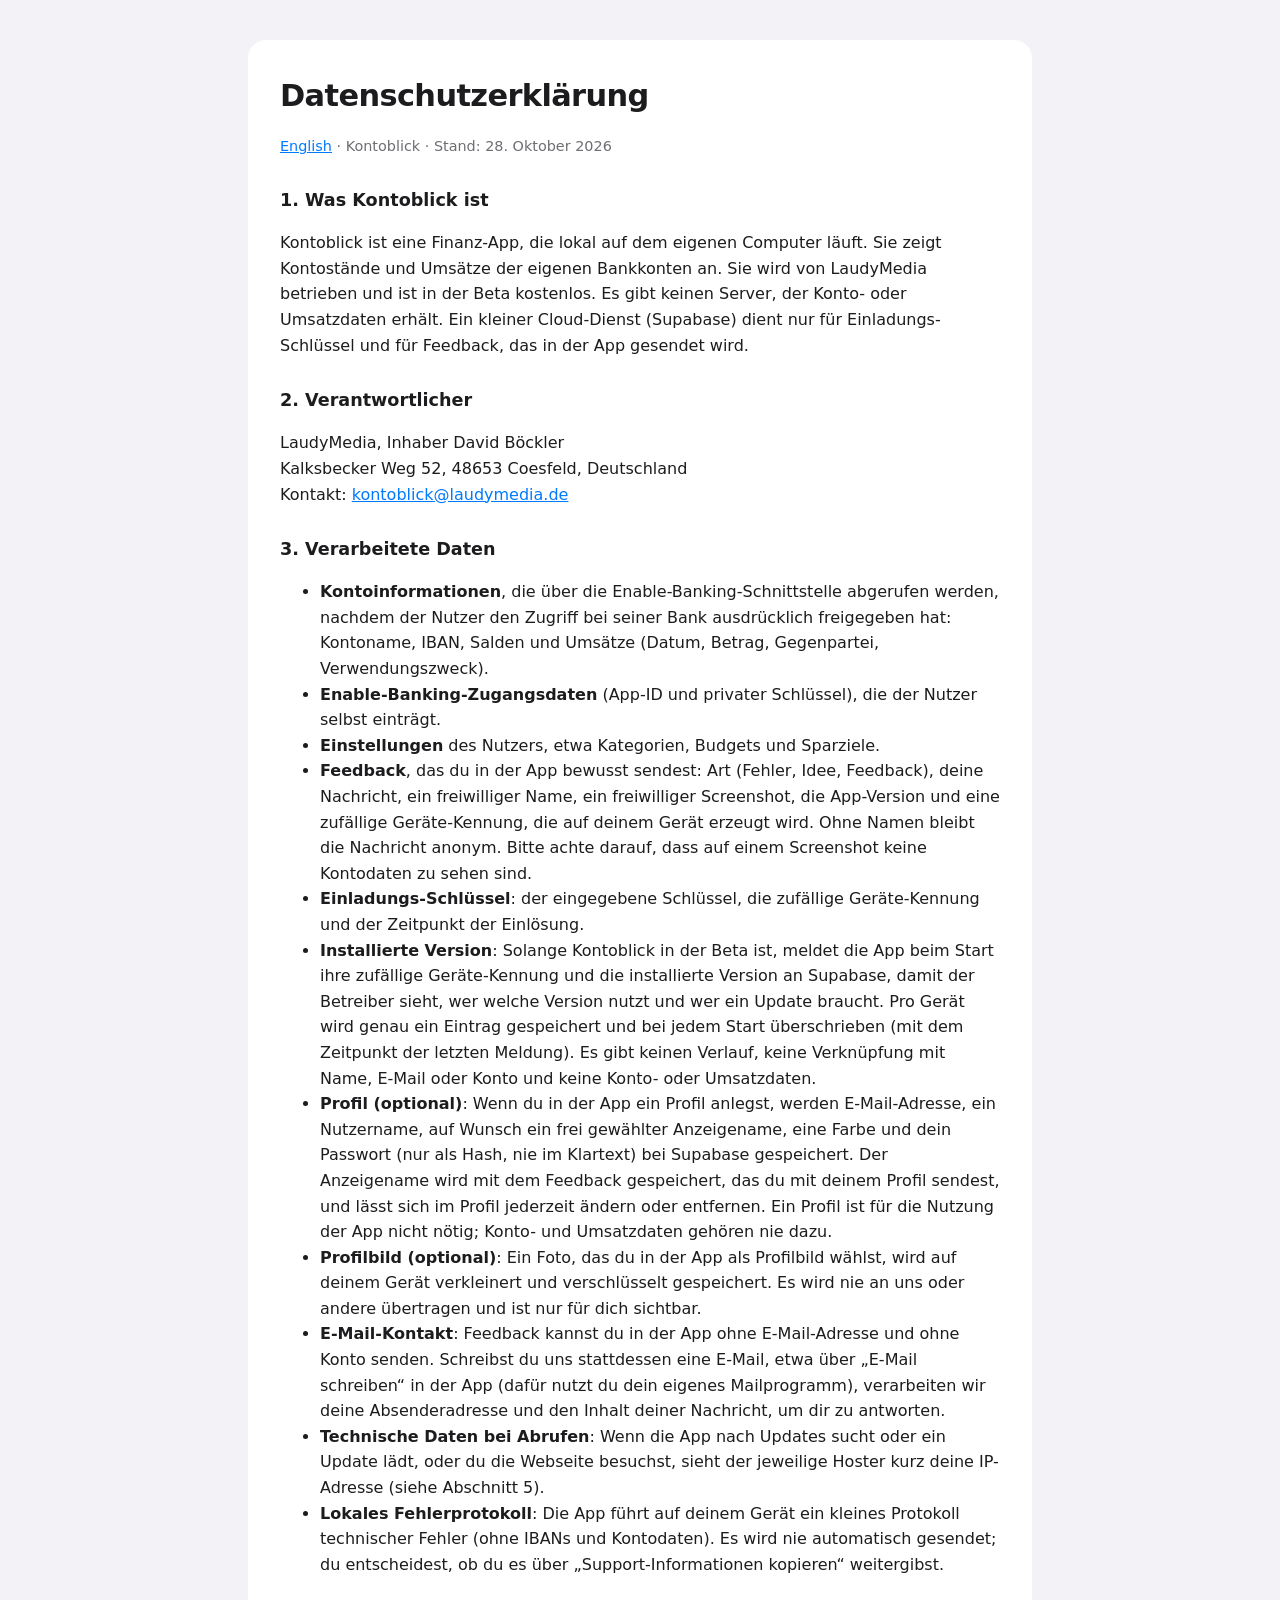
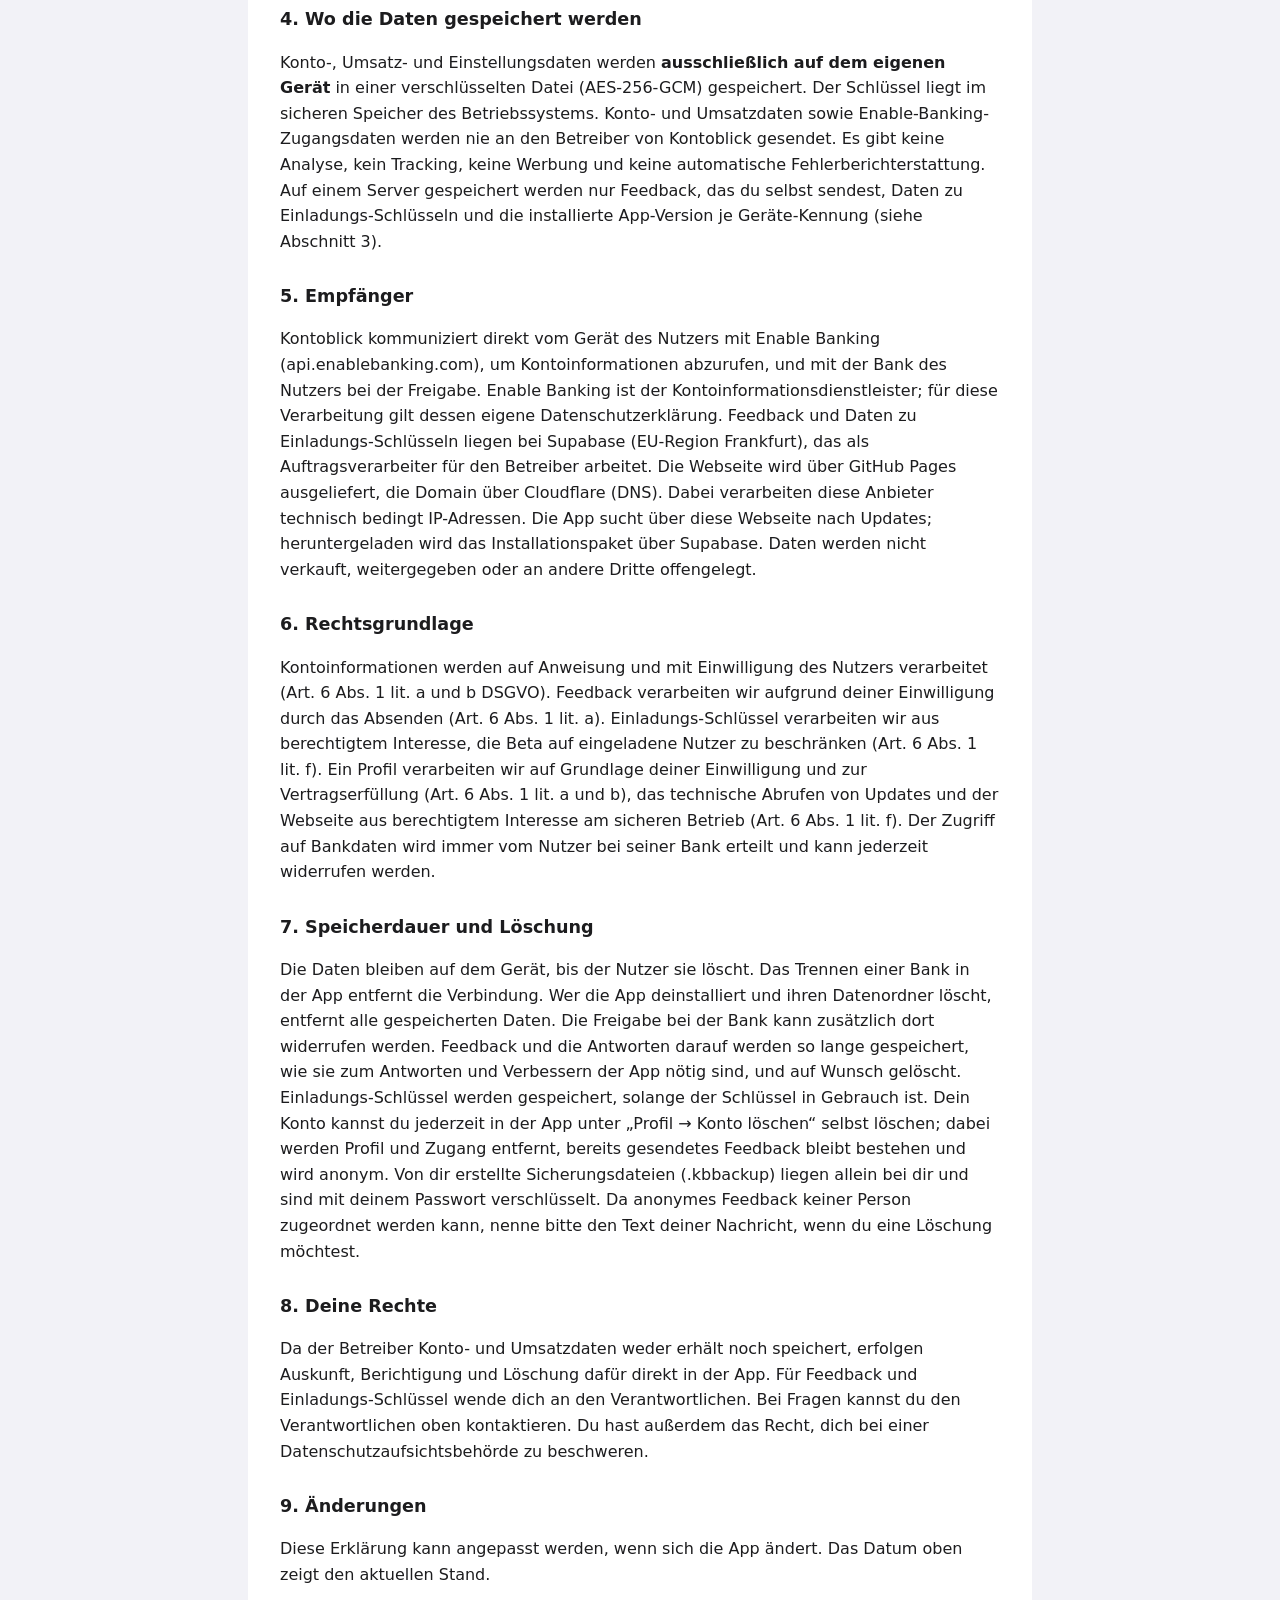
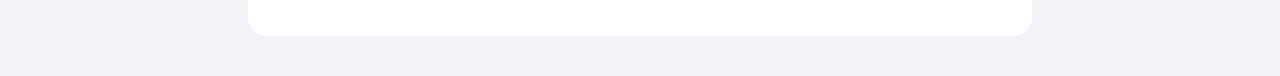
==== commit a602b405: "Release 5.2.1: Versionsmeldung in der Beta, Datenschutzerklärung angepasst Co-Authored-By: Claude So" ====
--- a/datenschutz.html
+++ b/datenschutz.html
@@ -18,6 +18,7 @@
 <li><strong>Einstellungen</strong> des Nutzers, etwa Kategorien, Budgets und Sparziele.</li>
 <li><strong>Feedback</strong>, das du in der App bewusst sendest: Art (Fehler, Idee, Feedback), deine Nachricht, ein freiwilliger Name, ein freiwilliger Screenshot, die App-Version und eine zufällige Geräte-Kennung, die auf deinem Gerät erzeugt wird. Ohne Namen bleibt die Nachricht anonym. Bitte achte darauf, dass auf einem Screenshot keine Kontodaten zu sehen sind.</li>
 <li><strong>Einladungs-Schlüssel</strong>: der eingegebene Schlüssel, die zufällige Geräte-Kennung und der Zeitpunkt der Einlösung.</li>
+<li><strong>Installierte Version</strong>: Solange Kontoblick in der Beta ist, meldet die App beim Start ihre zufällige Geräte-Kennung und die installierte Version an Supabase, damit der Betreiber sieht, wer welche Version nutzt und wer ein Update braucht. Pro Gerät wird genau ein Eintrag gespeichert und bei jedem Start überschrieben (mit dem Zeitpunkt der letzten Meldung). Es gibt keinen Verlauf, keine Verknüpfung mit Name, E-Mail oder Konto und keine Konto- oder Umsatzdaten.</li>
 <li><strong>Profil (optional)</strong>: Wenn du in der App ein Profil anlegst, werden E-Mail-Adresse, ein Nutzername, auf Wunsch ein frei gewählter Anzeigename, eine Farbe und dein Passwort (nur als Hash, nie im Klartext) bei Supabase gespeichert. Der Anzeigename wird mit dem Feedback gespeichert, das du mit deinem Profil sendest, und lässt sich im Profil jederzeit ändern oder entfernen. Ein Profil ist für die Nutzung der App nicht nötig; Konto- und Umsatzdaten gehören nie dazu.</li>
 <li><strong>Profilbild (optional)</strong>: Ein Foto, das du in der App als Profilbild wählst, wird auf deinem Gerät verkleinert und verschlüsselt gespeichert. Es wird nie an uns oder andere übertragen und ist nur für dich sichtbar.</li>
 <li><strong>E-Mail-Kontakt</strong>: Feedback kannst du in der App ohne E-Mail-Adresse und ohne Konto senden. Schreibst du uns stattdessen eine E-Mail, etwa über „E-Mail schreiben“ in der App (dafür nutzt du dein eigenes Mailprogramm), verarbeiten wir deine Absenderadresse und den Inhalt deiner Nachricht, um dir zu antworten.</li>
@@ -26,7 +27,7 @@
 </ul>
 
 <h2>4. Wo die Daten gespeichert werden</h2>
-<p>Konto-, Umsatz- und Einstellungsdaten werden <strong>ausschließlich auf dem eigenen Gerät</strong> in einer verschlüsselten Datei (AES-256-GCM) gespeichert. Der Schlüssel liegt im sicheren Speicher des Betriebssystems. Konto- und Umsatzdaten sowie Enable-Banking-Zugangsdaten werden nie an den Betreiber von Kontoblick gesendet. Es gibt keine Analyse, kein Tracking, keine Werbung und keine automatische Fehlerberichterstattung. Auf einem Server gespeichert werden nur Feedback, das du selbst sendest, und Daten zu Einladungs-Schlüsseln (siehe Abschnitt 3).</p>
+<p>Konto-, Umsatz- und Einstellungsdaten werden <strong>ausschließlich auf dem eigenen Gerät</strong> in einer verschlüsselten Datei (AES-256-GCM) gespeichert. Der Schlüssel liegt im sicheren Speicher des Betriebssystems. Konto- und Umsatzdaten sowie Enable-Banking-Zugangsdaten werden nie an den Betreiber von Kontoblick gesendet. Es gibt keine Analyse, kein Tracking, keine Werbung und keine automatische Fehlerberichterstattung. Auf einem Server gespeichert werden nur Feedback, das du selbst sendest, Daten zu Einladungs-Schlüsseln und die installierte App-Version je Geräte-Kennung (siehe Abschnitt 3).</p>
 
 <h2>5. Empfänger</h2>
 <p>Kontoblick kommuniziert direkt vom Gerät des Nutzers mit Enable Banking (api.enablebanking.com), um Kontoinformationen abzurufen, und mit der Bank des Nutzers bei der Freigabe. Enable Banking ist der Kontoinformationsdienstleister; für diese Verarbeitung gilt dessen eigene Datenschutzerklärung. Feedback und Daten zu Einladungs-Schlüsseln liegen bei Supabase (EU-Region Frankfurt), das als Auftragsverarbeiter für den Betreiber arbeitet. Die Webseite wird über GitHub Pages ausgeliefert, die Domain über Cloudflare (DNS). Dabei verarbeiten diese Anbieter technisch bedingt IP-Adressen. Die App sucht über diese Webseite nach Updates; heruntergeladen wird das Installationspaket über Supabase. Daten werden nicht verkauft, weitergegeben oder an andere Dritte offengelegt.</p>
